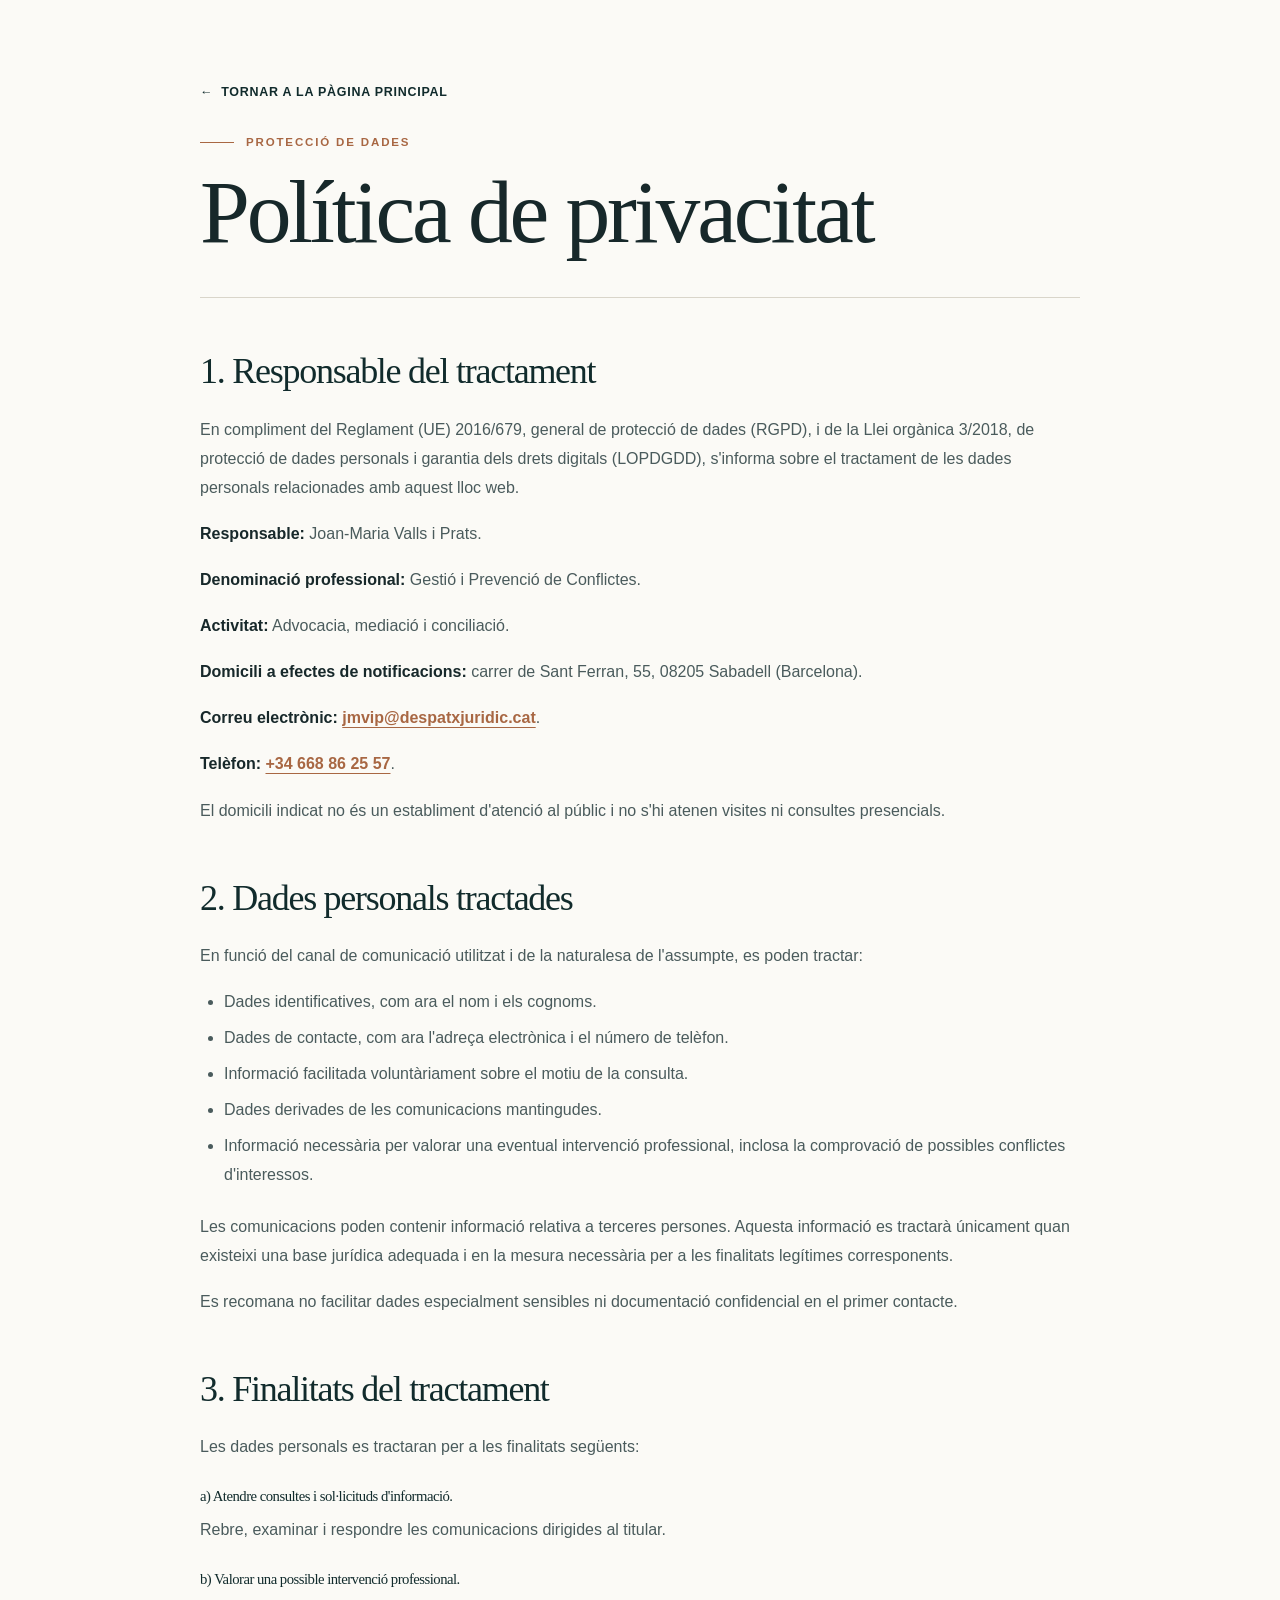
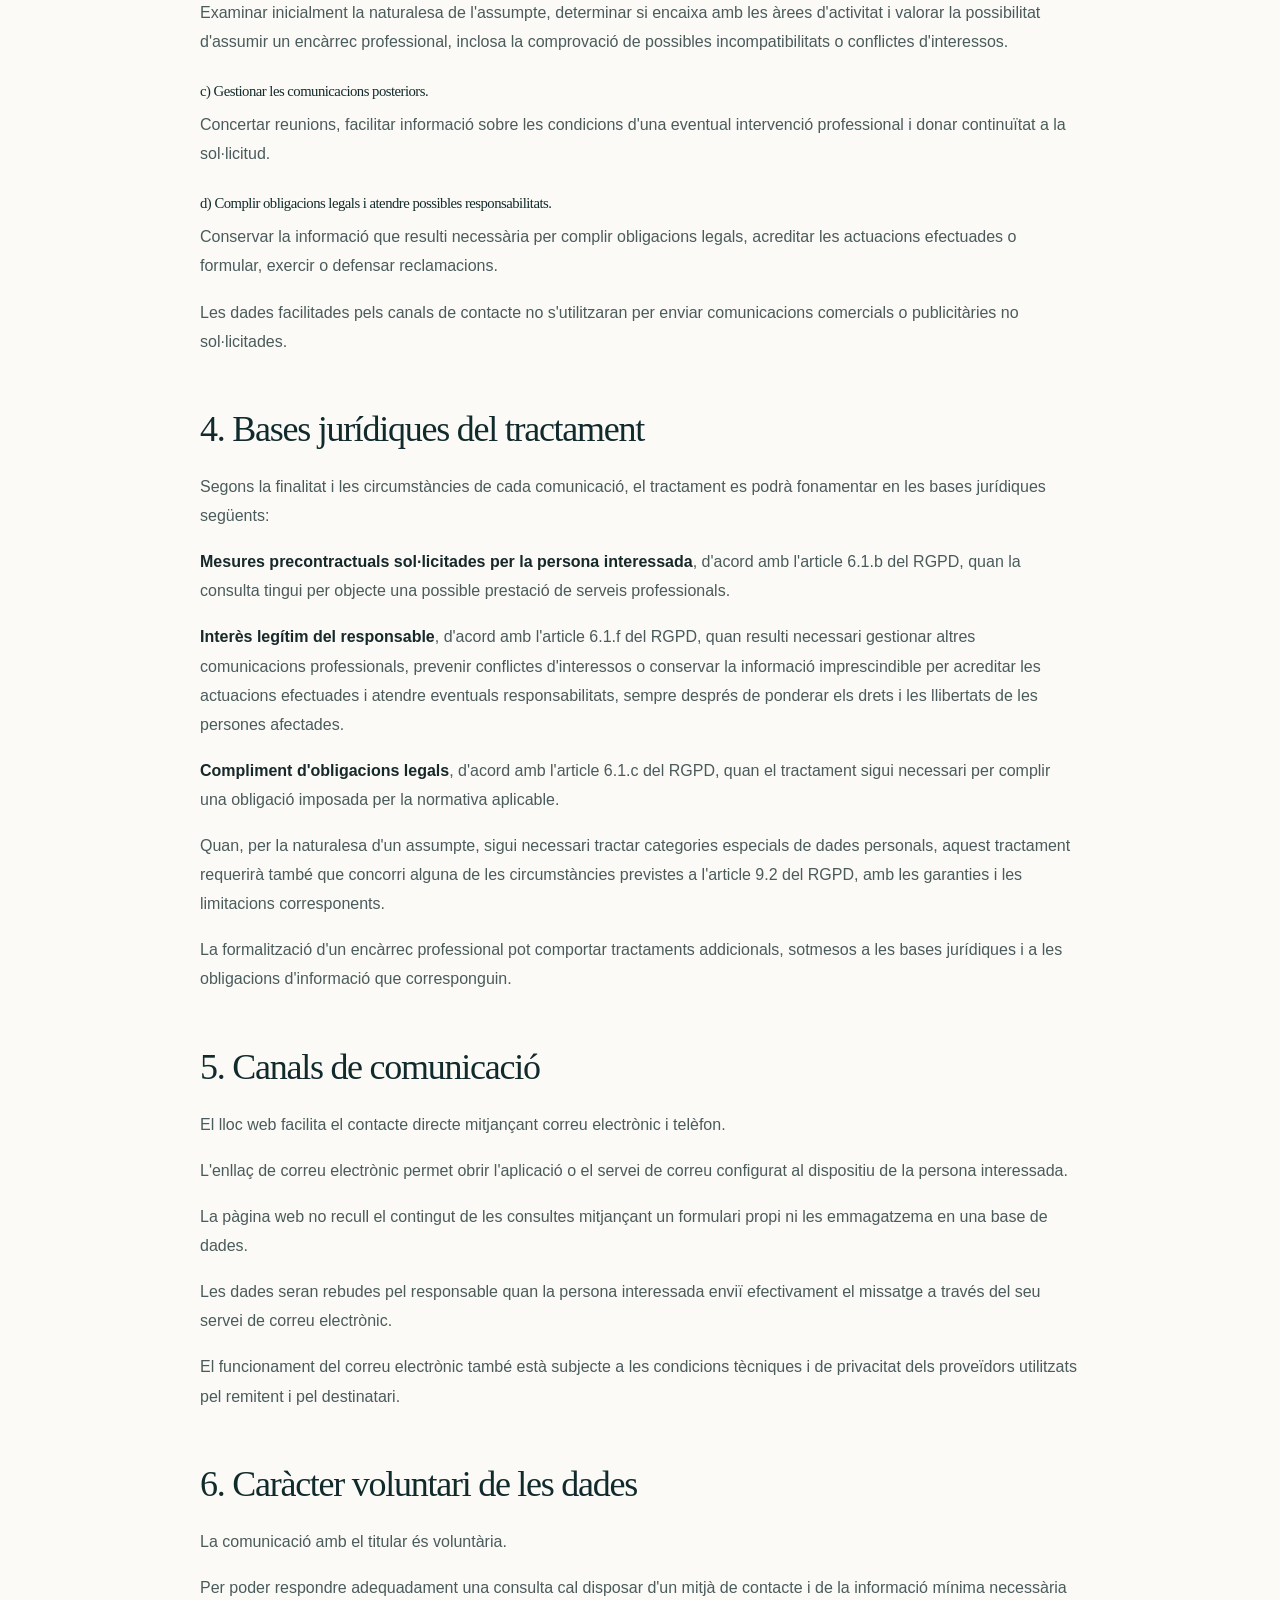
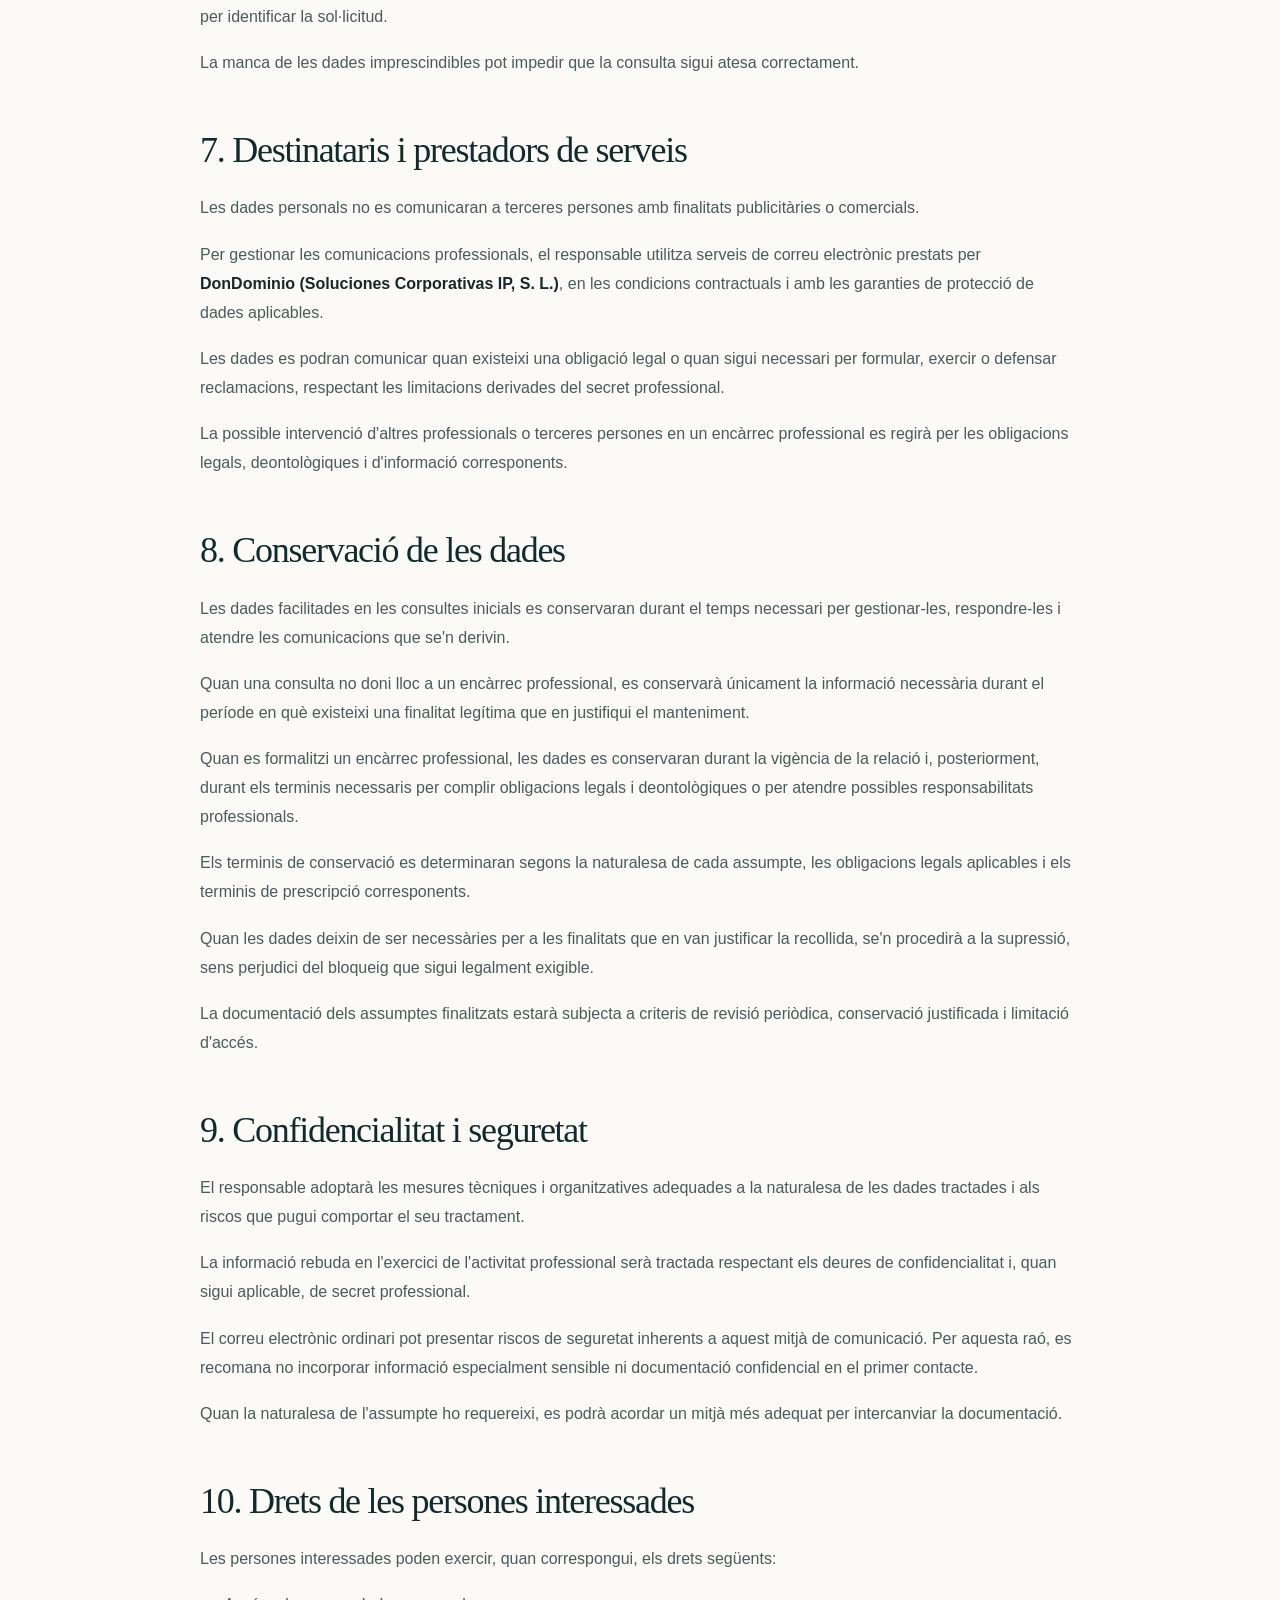
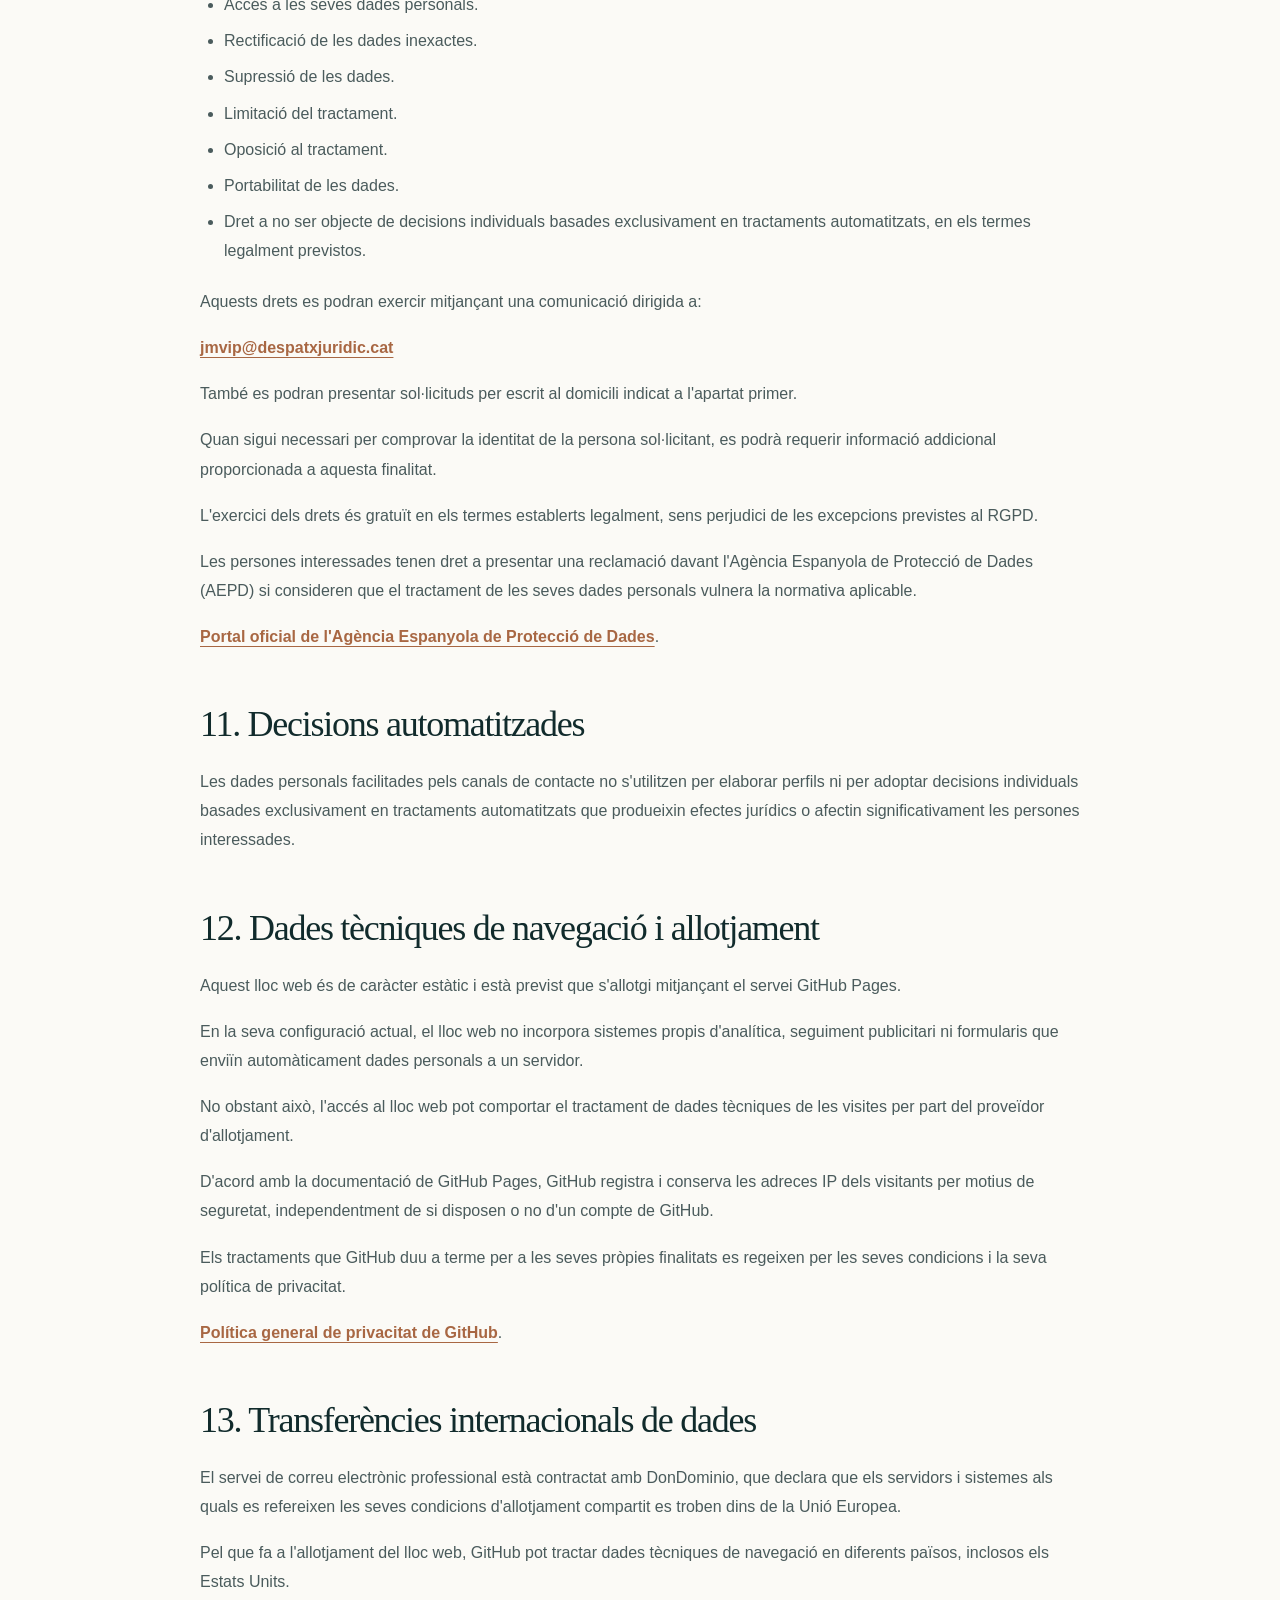
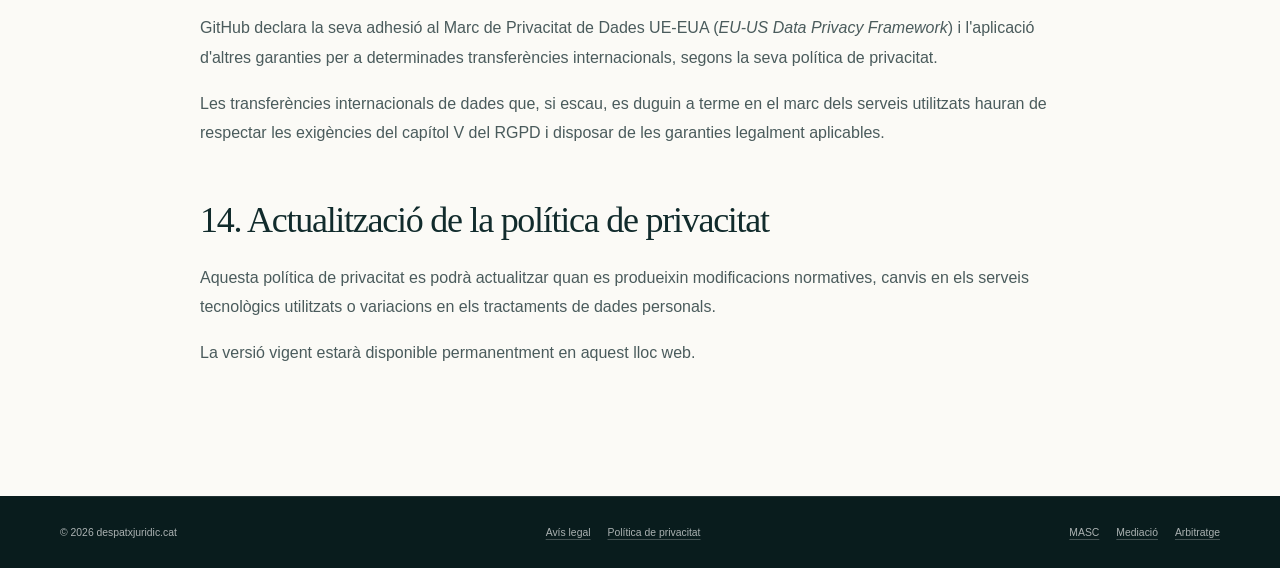
==== politica-privacitat.html @ 04b8ea9a "Publicació inicial de la web estàtica" ====
<!doctype html>
<html lang="ca">
  <head>
    <meta charset="utf-8">
    <meta name="viewport" content="width=device-width, initial-scale=1">
    <meta name="theme-color" content="#112b2c">
    <meta name="color-scheme" content="light">
    <title>Política de privacitat — Gestió i Prevenció de Conflictes</title>
    <meta name="description" content="Informació sobre el tractament de dades personals als canals de contacte de Gestió i Prevenció de Conflictes.">
    <link rel="canonical" href="https://www.despatxjuridic.cat/politica-privacitat.html">
    <meta property="og:type" content="website">
    <meta property="og:locale" content="ca_ES">
    <meta property="og:title" content="Política de privacitat — Gestió i Prevenció de Conflictes">
    <meta property="og:description" content="Informació sobre el tractament de dades personals als canals de contacte de Gestió i Prevenció de Conflictes.">
    <meta property="og:url" content="https://www.despatxjuridic.cat/politica-privacitat.html">
    <meta property="og:image" content="https://www.despatxjuridic.cat/img/og.png">
    <meta property="og:image:width" content="1200">
    <meta property="og:image:height" content="630">
    <meta property="og:image:alt" content="Gestió i Prevenció de Conflictes — Joan-Maria Valls i Prats, advocacia, mediació i conciliació">
    <meta name="twitter:card" content="summary_large_image">
    <meta name="twitter:title" content="Política de privacitat — Gestió i Prevenció de Conflictes">
    <meta name="twitter:description" content="Informació sobre el tractament de dades personals als canals de contacte de Gestió i Prevenció de Conflictes.">
    <meta name="twitter:image" content="https://www.despatxjuridic.cat/img/og.png">
    <meta name="twitter:image:alt" content="Gestió i Prevenció de Conflictes — Joan-Maria Valls i Prats, advocacia, mediació i conciliació">
    <link rel="stylesheet" href="css/estils.css?v=legal-contact-20261031">
    <script src="js/script.js" defer></script>
  </head>
  <body class="legal-page">
    <main>
      <article class="legal-main">
        <div class="legal-shell">
          <a class="legal-back" href="index.html"><span aria-hidden="true">←</span> Tornar a la pàgina principal</a>

          <header class="legal-heading">
            <p class="eyebrow">Protecció de dades</p>
            <h1>Política de privacitat</h1>
          </header>

          <div class="legal-content">
            <section>
              <h2>1. Responsable del tractament</h2>
              <p>En compliment del Reglament (UE) 2016/679, general de protecció de dades (RGPD), i de la Llei orgànica 3/2018, de protecció de dades personals i garantia dels drets digitals (LOPDGDD), s'informa sobre el tractament de les dades personals relacionades amb aquest lloc web.</p>
              <p><strong>Responsable:</strong> Joan-Maria Valls i Prats.</p>
              <p><strong>Denominació professional:</strong> Gestió i Prevenció de Conflictes.</p>
              <p><strong>Activitat:</strong> Advocacia, mediació i conciliació.</p>
              <p><strong>Domicili a efectes de notificacions:</strong> carrer de Sant Ferran, 55, 08205 Sabadell (Barcelona).</p>
              <p><strong>Correu electrònic:</strong> <a href="mailto:jmvip@despatxjuridic.cat">jmvip@despatxjuridic.cat</a>.</p>
              <p><strong>Telèfon:</strong> <a href="tel:+34668862557">+34 668 86 25 57</a>.</p>
              <p>El domicili indicat no és un establiment d'atenció al públic i no s'hi atenen visites ni consultes presencials.</p>
            </section>

            <section>
              <h2>2. Dades personals tractades</h2>
              <p>En funció del canal de comunicació utilitzat i de la naturalesa de l'assumpte, es poden tractar:</p>
              <ul>
                <li>Dades identificatives, com ara el nom i els cognoms.</li>
                <li>Dades de contacte, com ara l'adreça electrònica i el número de telèfon.</li>
                <li>Informació facilitada voluntàriament sobre el motiu de la consulta.</li>
                <li>Dades derivades de les comunicacions mantingudes.</li>
                <li>Informació necessària per valorar una eventual intervenció professional, inclosa la comprovació de possibles conflictes d'interessos.</li>
              </ul>
              <p>Les comunicacions poden contenir informació relativa a terceres persones. Aquesta informació es tractarà únicament quan existeixi una base jurídica adequada i en la mesura necessària per a les finalitats legítimes corresponents.</p>
              <p>Es recomana no facilitar dades especialment sensibles ni documentació confidencial en el primer contacte.</p>
            </section>

            <section>
              <h2>3. Finalitats del tractament</h2>
              <p>Les dades personals es tractaran per a les finalitats següents:</p>
              <h3>a) Atendre consultes i sol·licituds d'informació.</h3>
              <p>Rebre, examinar i respondre les comunicacions dirigides al titular.</p>
              <h3>b) Valorar una possible intervenció professional.</h3>
              <p>Examinar inicialment la naturalesa de l'assumpte, determinar si encaixa amb les àrees d'activitat i valorar la possibilitat d'assumir un encàrrec professional, inclosa la comprovació de possibles incompatibilitats o conflictes d'interessos.</p>
              <h3>c) Gestionar les comunicacions posteriors.</h3>
              <p>Concertar reunions, facilitar informació sobre les condicions d'una eventual intervenció professional i donar continuïtat a la sol·licitud.</p>
              <h3>d) Complir obligacions legals i atendre possibles responsabilitats.</h3>
              <p>Conservar la informació que resulti necessària per complir obligacions legals, acreditar les actuacions efectuades o formular, exercir o defensar reclamacions.</p>
              <p>Les dades facilitades pels canals de contacte no s'utilitzaran per enviar comunicacions comercials o publicitàries no sol·licitades.</p>
            </section>

            <section>
              <h2>4. Bases jurídiques del tractament</h2>
              <p>Segons la finalitat i les circumstàncies de cada comunicació, el tractament es podrà fonamentar en les bases jurídiques següents:</p>
              <p><strong>Mesures precontractuals sol·licitades per la persona interessada</strong>, d'acord amb l'article 6.1.b del RGPD, quan la consulta tingui per objecte una possible prestació de serveis professionals.</p>
              <p><strong>Interès legítim del responsable</strong>, d'acord amb l'article 6.1.f del RGPD, quan resulti necessari gestionar altres comunicacions professionals, prevenir conflictes d'interessos o conservar la informació imprescindible per acreditar les actuacions efectuades i atendre eventuals responsabilitats, sempre després de ponderar els drets i les llibertats de les persones afectades.</p>
              <p><strong>Compliment d'obligacions legals</strong>, d'acord amb l'article 6.1.c del RGPD, quan el tractament sigui necessari per complir una obligació imposada per la normativa aplicable.</p>
              <p>Quan, per la naturalesa d'un assumpte, sigui necessari tractar categories especials de dades personals, aquest tractament requerirà també que concorri alguna de les circumstàncies previstes a l'article 9.2 del RGPD, amb les garanties i les limitacions corresponents.</p>
              <p>La formalització d'un encàrrec professional pot comportar tractaments addicionals, sotmesos a les bases jurídiques i a les obligacions d'informació que corresponguin.</p>
            </section>

            <section>
              <h2>5. Canals de comunicació</h2>
              <p>El lloc web facilita el contacte directe mitjançant correu electrònic i telèfon.</p>
              <p>L'enllaç de correu electrònic permet obrir l'aplicació o el servei de correu configurat al dispositiu de la persona interessada.</p>
              <p>La pàgina web no recull el contingut de les consultes mitjançant un formulari propi ni les emmagatzema en una base de dades.</p>
              <p>Les dades seran rebudes pel responsable quan la persona interessada enviï efectivament el missatge a través del seu servei de correu electrònic.</p>
              <p>El funcionament del correu electrònic també està subjecte a les condicions tècniques i de privacitat dels proveïdors utilitzats pel remitent i pel destinatari.</p>
            </section>

            <section>
              <h2>6. Caràcter voluntari de les dades</h2>
              <p>La comunicació amb el titular és voluntària.</p>
              <p>Per poder respondre adequadament una consulta cal disposar d'un mitjà de contacte i de la informació mínima necessària per identificar la sol·licitud.</p>
              <p>La manca de les dades imprescindibles pot impedir que la consulta sigui atesa correctament.</p>
            </section>

            <section>
              <h2>7. Destinataris i prestadors de serveis</h2>
              <p>Les dades personals no es comunicaran a terceres persones amb finalitats publicitàries o comercials.</p>
              <p>Per gestionar les comunicacions professionals, el responsable utilitza serveis de correu electrònic prestats per <strong>DonDominio (Soluciones Corporativas IP, S. L.)</strong>, en les condicions contractuals i amb les garanties de protecció de dades aplicables.</p>
              <p>Les dades es podran comunicar quan existeixi una obligació legal o quan sigui necessari per formular, exercir o defensar reclamacions, respectant les limitacions derivades del secret professional.</p>
              <p>La possible intervenció d'altres professionals o terceres persones en un encàrrec professional es regirà per les obligacions legals, deontològiques i d'informació corresponents.</p>
            </section>

            <section>
              <h2>8. Conservació de les dades</h2>
              <p>Les dades facilitades en les consultes inicials es conservaran durant el temps necessari per gestionar-les, respondre-les i atendre les comunicacions que se'n derivin.</p>
              <p>Quan una consulta no doni lloc a un encàrrec professional, es conservarà únicament la informació necessària durant el període en què existeixi una finalitat legítima que en justifiqui el manteniment.</p>
              <p>Quan es formalitzi un encàrrec professional, les dades es conservaran durant la vigència de la relació i, posteriorment, durant els terminis necessaris per complir obligacions legals i deontològiques o per atendre possibles responsabilitats professionals.</p>
              <p>Els terminis de conservació es determinaran segons la naturalesa de cada assumpte, les obligacions legals aplicables i els terminis de prescripció corresponents.</p>
              <p>Quan les dades deixin de ser necessàries per a les finalitats que en van justificar la recollida, se'n procedirà a la supressió, sens perjudici del bloqueig que sigui legalment exigible.</p>
              <p>La documentació dels assumptes finalitzats estarà subjecta a criteris de revisió periòdica, conservació justificada i limitació d'accés.</p>
            </section>

            <section>
              <h2>9. Confidencialitat i seguretat</h2>
              <p>El responsable adoptarà les mesures tècniques i organitzatives adequades a la naturalesa de les dades tractades i als riscos que pugui comportar el seu tractament.</p>
              <p>La informació rebuda en l'exercici de l'activitat professional serà tractada respectant els deures de confidencialitat i, quan sigui aplicable, de secret professional.</p>
              <p>El correu electrònic ordinari pot presentar riscos de seguretat inherents a aquest mitjà de comunicació. Per aquesta raó, es recomana no incorporar informació especialment sensible ni documentació confidencial en el primer contacte.</p>
              <p>Quan la naturalesa de l'assumpte ho requereixi, es podrà acordar un mitjà més adequat per intercanviar la documentació.</p>
            </section>

            <section>
              <h2>10. Drets de les persones interessades</h2>
              <p>Les persones interessades poden exercir, quan correspongui, els drets següents:</p>
              <ul>
                <li>Accés a les seves dades personals.</li>
                <li>Rectificació de les dades inexactes.</li>
                <li>Supressió de les dades.</li>
                <li>Limitació del tractament.</li>
                <li>Oposició al tractament.</li>
                <li>Portabilitat de les dades.</li>
                <li>Dret a no ser objecte de decisions individuals basades exclusivament en tractaments automatitzats, en els termes legalment previstos.</li>
              </ul>
              <p>Aquests drets es podran exercir mitjançant una comunicació dirigida a:</p>
              <p><strong><a href="mailto:jmvip@despatxjuridic.cat">jmvip@despatxjuridic.cat</a></strong></p>
              <p>També es podran presentar sol·licituds per escrit al domicili indicat a l'apartat primer.</p>
              <p>Quan sigui necessari per comprovar la identitat de la persona sol·licitant, es podrà requerir informació addicional proporcionada a aquesta finalitat.</p>
              <p>L'exercici dels drets és gratuït en els termes establerts legalment, sens perjudici de les excepcions previstes al RGPD.</p>
              <p>Les persones interessades tenen dret a presentar una reclamació davant l'Agència Espanyola de Protecció de Dades (AEPD) si consideren que el tractament de les seves dades personals vulnera la normativa aplicable.</p>
              <p><a href="https://www.aepd.es/" target="_blank" rel="noopener noreferrer">Portal oficial de l'Agència Espanyola de Protecció de Dades</a>.</p>
            </section>

            <section>
              <h2>11. Decisions automatitzades</h2>
              <p>Les dades personals facilitades pels canals de contacte no s'utilitzen per elaborar perfils ni per adoptar decisions individuals basades exclusivament en tractaments automatitzats que produeixin efectes jurídics o afectin significativament les persones interessades.</p>
            </section>

            <section>
              <h2>12. Dades tècniques de navegació i allotjament</h2>
              <p>Aquest lloc web és de caràcter estàtic i està previst que s'allotgi mitjançant el servei GitHub Pages.</p>
              <p>En la seva configuració actual, el lloc web no incorpora sistemes propis d'analítica, seguiment publicitari ni formularis que enviïn automàticament dades personals a un servidor.</p>
              <p>No obstant això, l'accés al lloc web pot comportar el tractament de dades tècniques de les visites per part del proveïdor d'allotjament.</p>
              <p>D'acord amb la documentació de GitHub Pages, GitHub registra i conserva les adreces IP dels visitants per motius de seguretat, independentment de si disposen o no d'un compte de GitHub.</p>
              <p>Els tractaments que GitHub duu a terme per a les seves pròpies finalitats es regeixen per les seves condicions i la seva política de privacitat.</p>
              <p><a href="https://docs.github.com/es/site-policy/privacy-policies/github-general-privacy-statement" target="_blank" rel="noopener noreferrer">Política general de privacitat de GitHub</a>.</p>
            </section>

            <section>
              <h2>13. Transferències internacionals de dades</h2>
              <p>El servei de correu electrònic professional està contractat amb DonDominio, que declara que els servidors i sistemes als quals es refereixen les seves condicions d'allotjament compartit es troben dins de la Unió Europea.</p>
              <p>Pel que fa a l'allotjament del lloc web, GitHub pot tractar dades tècniques de navegació en diferents països, inclosos els Estats Units.</p>
              <p>GitHub declara la seva adhesió al Marc de Privacitat de Dades UE-EUA (<em>EU-US Data Privacy Framework</em>) i l'aplicació d'altres garanties per a determinades transferències internacionals, segons la seva política de privacitat.</p>
              <p>Les transferències internacionals de dades que, si escau, es duguin a terme en el marc dels serveis utilitzats hauran de respectar les exigències del capítol V del RGPD i disposar de les garanties legalment aplicables.</p>
            </section>

            <section>
              <h2>14. Actualització de la política de privacitat</h2>
              <p>Aquesta política de privacitat es podrà actualitzar quan es produeixin modificacions normatives, canvis en els serveis tecnològics utilitzats o variacions en els tractaments de dades personals.</p>
              <p>La versió vigent estarà disponible permanentment en aquest lloc web.</p>
            </section>
          </div>

        </div>
      </article>

      <footer class="site-footer">
        <div class="shell footer-bottom">
          <span>© 2026 despatxjuridic.cat</span>
          <nav class="legal-links" aria-label="Informació legal">
            <a href="avis-legal.html">Avís legal</a>
            <a href="politica-privacitat.html" aria-current="page">Política de privacitat</a>
          </nav>
          <div class="source-links" aria-label="Fonts normatives">
            <a href="https://www.boe.es/eli/es/lo/2025/01/02/1/con" target="_blank" rel="noopener noreferrer">MASC</a>
            <a href="https://www.boe.es/eli/es/l/2012/07/06/5/con" target="_blank" rel="noopener noreferrer">Mediació</a>
            <a href="https://www.boe.es/eli/es/l/2003/12/23/60/con" target="_blank" rel="noopener noreferrer">Arbitratge</a>
          </div>
        </div>
      </footer>
    </main>
  </body>
</html>
---- css/estils.css ----
:root {
  --ink: #17282a;
  --ink-soft: #4a5b5c;
  --forest: #112b2c;
  --forest-light: #1b4140;
  --copper: #c98b64;
  --copper-dark: #a86743;
  --ivory: #f5f1e9;
  --paper: #fbfaf6;
  --line: #d9d5ca;
  --white: #ffffff;
  --header-height: 88px;
  --anchor-gap: 18px;
  --serif: Georgia, "Times New Roman", serif;
  --sans: Inter, ui-sans-serif, -apple-system, BlinkMacSystemFont, "Segoe UI", sans-serif;
}

* {
  box-sizing: border-box;
}

html {
  scroll-behavior: smooth;
  scroll-padding-top: calc(var(--header-height) + var(--anchor-gap));
}

body {
  margin: 0;
  background: var(--paper);
  color: var(--ink);
  font-family: var(--sans);
  font-size: 16px;
  line-height: 1.65;
  text-rendering: optimizeLegibility;
  -webkit-font-smoothing: antialiased;
}

body::selection {
  background: #e6c2a9;
  color: var(--forest);
}

a {
  color: inherit;
  text-decoration: none;
}

button,
input,
select,
textarea {
  font: inherit;
}

button,
summary,
a {
  -webkit-tap-highlight-color: transparent;
}

:focus-visible {
  outline: 3px solid var(--copper);
  outline-offset: 4px;
}

.shell {
  width: min(1160px, calc(100% - 48px));
  margin: 0 auto;
}

.section {
  padding: 118px 0;
}

.eyebrow {
  display: flex;
  align-items: center;
  gap: 12px;
  margin: 0 0 18px;
  color: var(--copper-dark);
  font-size: 0.72rem;
  font-weight: 750;
  letter-spacing: 0.16em;
  line-height: 1.3;
  text-transform: uppercase;
}

.eyebrow::before {
  width: 34px;
  height: 1px;
  background: currentColor;
  content: "";
}

.eyebrow.light {
  color: #e5b28f;
}

h1,
h2,
h3,
p {
  margin-top: 0;
}

h1,
h2,
h3 {
  font-family: var(--serif);
  font-weight: 400;
  letter-spacing: -0.035em;
  line-height: 1.08;
}

h2 {
  max-width: 760px;
  margin-bottom: 0;
  font-size: clamp(2.25rem, 4.7vw, 4.25rem);
}

.lead {
  color: var(--ink);
  font-family: var(--serif);
  font-size: clamp(1.3rem, 2vw, 1.65rem);
  letter-spacing: -0.02em;
  line-height: 1.5;
}

.site-header {
  position: sticky;
  z-index: 100;
  top: 0;
  right: 0;
  left: 0;
  border-bottom: 1px solid rgba(255, 255, 255, 0.14);
  background: var(--forest);
  color: var(--white);
}

.header-inner {
  display: flex;
  min-height: var(--header-height);
  align-items: center;
  justify-content: space-between;
}

.brand {
  display: inline-flex;
  align-items: center;
  min-width: 0;
  gap: 18px;
}

.brand-mark {
  display: flex;
  width: 122px;
  height: 70px;
  flex: 0 0 auto;
  align-items: center;
  justify-content: center;
  color: var(--ivory);
  flex-direction: column;
}

.brand-mark-text {
  display: flex;
  width: 108px;
  align-items: flex-start;
  font-family: var(--serif);
  font-size: 0.63rem;
  font-weight: 600;
  letter-spacing: 0.025em;
  line-height: 0.98;
  text-transform: uppercase;
  flex-direction: column;
}

.brand-mark-text span {
  white-space: nowrap;
}

.brand-mark-text span:nth-child(2) {
  margin-left: 0.83em;
}

.brand-mark-text span:nth-child(3) {
  margin-left: 1.58em;
}

.brand-handshake {
  display: block;
  width: 72px;
  height: auto;
  margin-top: 2px;
  object-fit: contain;
}

.brand-copy {
  display: flex;
  width: 188px;
  min-width: 0;
  flex-direction: column;
  line-height: 1.08;
}

.professional-name {
  overflow: hidden;
  color: var(--white);
  font-family: var(--serif);
  font-size: 1.06rem;
  font-weight: 400;
  letter-spacing: 0.005em;
  text-overflow: ellipsis;
  white-space: nowrap;
}

.professional-activities {
  margin-top: 4px;
  color: rgba(255, 255, 255, 0.66);
  font-size: 0.5rem;
  font-weight: 650;
  letter-spacing: 0.123em;
  text-transform: uppercase;
}

.service-line {
  margin-top: 3px;
  color: rgba(245, 241, 233, 0.7);
  font-family: var(--serif);
  font-size: 0.61rem;
  font-style: italic;
  letter-spacing: 0.035em;
  line-height: 1;
  text-align: center;
}

.desktop-nav {
  display: flex;
  align-items: center;
  gap: 24px;
  font-size: 0.82rem;
}

.desktop-nav a:not(.nav-cta) {
  color: rgba(255, 255, 255, 0.75);
  transition: color 180ms ease;
}

.desktop-nav a:not(.nav-cta):hover {
  color: var(--white);
}

.nav-cta {
  padding: 10px 18px;
  border: 1px solid rgba(255, 255, 255, 0.4);
  border-radius: 999px;
  transition: background 180ms ease, color 180ms ease;
}

.nav-cta:hover {
  background: var(--white);
  color: var(--forest);
}

.mobile-nav {
  display: none;
  position: relative;
  z-index: 110;
}

.hero {
  position: relative;
  min-height: calc(100vh - var(--header-height));
  min-height: calc(100svh - var(--header-height));
  overflow: hidden;
  padding: 72px 0 72px;
  background:
    linear-gradient(115deg, rgba(255, 255, 255, 0.025) 0 1px, transparent 1px 100%),
    var(--forest);
  background-size: 96px 96px, auto;
  color: var(--white);
}

.hero::after {
  position: absolute;
  right: -18%;
  bottom: -43%;
  width: 850px;
  height: 850px;
  border: 1px solid rgba(255, 255, 255, 0.07);
  border-radius: 50%;
  content: "";
}

.hero-glow {
  position: absolute;
  border-radius: 50%;
  filter: blur(2px);
  pointer-events: none;
}

.hero-glow-one {
  top: -190px;
  left: -120px;
  width: 510px;
  height: 510px;
  background: radial-gradient(circle, rgba(48, 112, 107, 0.44), transparent 68%);
}

.hero-glow-two {
  right: 12%;
  bottom: -200px;
  width: 580px;
  height: 580px;
  background: radial-gradient(circle, rgba(201, 139, 100, 0.2), transparent 65%);
}

.hero-grid {
  position: relative;
  z-index: 2;
  display: grid;
  align-items: center;
  grid-template-columns: minmax(0, 1.18fr) minmax(390px, 0.82fr);
  gap: clamp(58px, 8vw, 112px);
}

.hero-copy h1 {
  max-width: 800px;
  margin-bottom: 28px;
  font-size: clamp(3.15rem, 5.5vw, 5.65rem);
  letter-spacing: -0.055em;
  line-height: 0.98;
}

.hero-copy h1 em {
  color: #e4ad88;
  font-weight: 400;
}

.hero-intro {
  max-width: 650px;
  margin-bottom: 36px;
  color: rgba(255, 255, 255, 0.74);
  font-size: clamp(1.02rem, 1.5vw, 1.18rem);
  line-height: 1.75;
}

.hero-actions {
  display: flex;
  flex-wrap: wrap;
  align-items: center;
  gap: 15px;
}

.button {
  display: inline-flex;
  min-height: 52px;
  align-items: center;
  justify-content: center;
  gap: 18px;
  padding: 13px 24px;
  border: 1px solid transparent;
  border-radius: 999px;
  cursor: pointer;
  font-size: 0.85rem;
  font-weight: 700;
  transition: transform 180ms ease, background 180ms ease, border-color 180ms ease;
}

.button:hover {
  transform: translateY(-2px);
}

.button-primary {
  background: var(--copper);
  color: var(--forest);
}

.button-primary:hover {
  background: #dba17a;
}

.button-ghost {
  border-color: rgba(255, 255, 255, 0.28);
  color: var(--white);
}

.button-ghost:hover {
  border-color: rgba(255, 255, 255, 0.56);
}

.hero-note {
  display: flex;
  align-items: center;
  gap: 12px;
  margin: 33px 0 0;
  color: rgba(255, 255, 255, 0.52);
  font-size: 0.77rem;
}

.hero-note::before {
  width: 6px;
  height: 6px;
  border-radius: 50%;
  background: #e0a37a;
  content: "";
}

.dialogue-card {
  position: relative;
  padding: 29px;
  border: 1px solid rgba(255, 255, 255, 0.18);
  border-radius: 2px;
  background: rgba(255, 255, 255, 0.055);
  box-shadow: 0 40px 100px rgba(0, 0, 0, 0.17);
  backdrop-filter: blur(14px);
  transform: translateY(-8px);
}

.dialogue-card::before {
  position: absolute;
  inset: 9px;
  border: 1px solid rgba(255, 255, 255, 0.06);
  content: "";
  pointer-events: none;
}

.dialogue-topline {
  display: flex;
  justify-content: space-between;
  padding-bottom: 19px;
  border-bottom: 1px solid rgba(255, 255, 255, 0.12);
  color: rgba(255, 255, 255, 0.52);
  font-size: 0.61rem;
  letter-spacing: 0.1em;
  text-transform: uppercase;
}

.dialogue-map {
  position: relative;
  display: grid;
  min-height: 315px;
  align-items: center;
  grid-template-columns: 1fr 78px 1fr;
  grid-template-rows: 1fr 80px 1fr;
}

.party {
  display: flex;
  align-items: center;
  gap: 9px;
}

.party > span {
  display: grid;
  width: 41px;
  height: 41px;
  place-items: center;
  border: 1px solid rgba(255, 255, 255, 0.32);
  border-radius: 50%;
  font-family: var(--serif);
}

.party small {
  color: rgba(255, 255, 255, 0.5);
  font-size: 0.66rem;
}

.party-a {
  grid-column: 1;
  grid-row: 1;
}

.party-b {
  justify-content: flex-end;
  grid-column: 3;
  grid-row: 3;
}

.party-b > span {
  order: 2;
}

.agreement-core {
  position: relative;
  z-index: 2;
  display: flex;
  width: 92px;
  height: 92px;
  align-items: center;
  justify-content: center;
  flex-direction: column;
  border: 1px solid #d7a07c;
  border-radius: 50%;
  background: var(--forest);
  grid-column: 2;
  grid-row: 2;
  transform: translate(-7px, 0);
}

.core-ring {
  position: absolute;
  inset: -9px;
  border: 1px solid rgba(215, 160, 124, 0.25);
  border-radius: 50%;
}

.agreement-core strong {
  font-family: var(--serif);
  font-size: 1.15rem;
  font-weight: 400;
}

.agreement-core small {
  color: rgba(255, 255, 255, 0.5);
  font-size: 0.59rem;
}

.route {
  height: 1px;
  background: linear-gradient(90deg, rgba(255, 255, 255, 0.12), #d7a07c);
  transform-origin: right center;
}

.route-a {
  width: 135%;
  grid-column: 1 / 3;
  grid-row: 1 / 3;
  transform: rotate(27deg) translate(12px, -5px);
}

.route-b {
  width: 135%;
  background: linear-gradient(90deg, #d7a07c, rgba(255, 255, 255, 0.12));
  grid-column: 2 / 4;
  grid-row: 2 / 4;
  transform: rotate(27deg) translate(-18px, 2px);
  transform-origin: left center;
}

.dialogue-card blockquote {
  margin: 0;
  padding: 22px 9px 5px;
  border-top: 1px solid rgba(255, 255, 255, 0.12);
  color: rgba(255, 255, 255, 0.73);
  font-family: var(--serif);
  font-size: 1rem;
  font-style: italic;
  line-height: 1.55;
}

.approach {
  background: var(--ivory);
}

.approach.section {
  padding: 64px 0 70px;
}

.approach-grid {
  display: grid;
  grid-template-columns: minmax(0, 0.88fr) minmax(0, 1fr);
  gap: clamp(48px, 6vw, 82px);
}

.approach-grid h2 {
  max-width: 570px;
  font-size: clamp(2.3rem, 3.65vw, 3.35rem);
}

.section-title-panel {
  align-self: start;
  padding: 29px 34px 31px;
  background: var(--forest);
  color: var(--ivory);
}

.section-title-panel .eyebrow {
  margin-bottom: 14px;
  color: #e5b28f;
}

.section-title-panel h2 {
  color: var(--ivory);
  font-size: clamp(2.15rem, 3.3vw, 3.15rem);
  line-height: 1.05;
}

.approach-copy {
  padding-top: 0;
  color: var(--ink-soft);
}

.approach-copy .lead {
  margin-bottom: 14px;
  font-size: clamp(1.12rem, 1.55vw, 1.32rem);
  line-height: 1.42;
}

.approach-copy > p:not(.lead) {
  max-width: 610px;
  margin-bottom: 17px;
  font-size: 0.91rem;
  line-height: 1.55;
}

.principles {
  display: flex;
  flex-wrap: wrap;
  gap: 8px;
}

.principles span {
  padding: 7px 13px;
  border: 1px solid #d5cdbf;
  border-radius: 999px;
  color: var(--ink);
  font-size: 0.72rem;
  font-weight: 650;
}

.section-heading {
  display: grid;
  align-items: end;
  margin-bottom: 62px;
  grid-template-columns: minmax(0, 1.2fr) minmax(280px, 0.55fr);
  gap: 60px;
}

.section-heading > p {
  margin: 0 0 8px;
  color: var(--ink-soft);
}

.approach-routes {
  margin-top: 28px;
  padding-top: 19px;
  border-top: 1px solid #d5cdbf;
}

.routes-introduction {
  margin-bottom: 11px;
}

.routes-introduction .eyebrow {
  margin-bottom: 0;
}

.resolution-options {
  display: grid;
  grid-template-columns: repeat(5, minmax(0, 1fr));
  gap: 10px;
}

.resolution-option {
  min-height: 68px;
  padding: 11px 10px;
  border: 1px solid #d5cdbf;
  background: rgba(255, 255, 255, 0.28);
  color: var(--forest);
  cursor: pointer;
  font: inherit;
  font-family: var(--serif);
  font-size: 0.92rem;
  letter-spacing: 0.025em;
  text-transform: uppercase;
  transition: border-color 180ms ease, background 180ms ease, color 180ms ease, transform 180ms ease;
}

.resolution-option span {
  display: block;
  margin-bottom: 4px;
  color: var(--copper-dark);
  font-family: var(--sans);
  font-size: 0.59rem;
  font-weight: 750;
  letter-spacing: 0.12em;
}

.resolution-option:hover {
  border-color: rgba(168, 103, 67, 0.62);
  background: var(--forest);
  color: var(--ivory);
  transform: translateY(-2px);
}

.resolution-option:focus-visible,
.masc-dialog-button:focus-visible,
.resolution-dialog-close:focus-visible {
  outline: 2px solid var(--copper);
  outline-offset: 3px;
}

.masc-context {
  display: grid;
  align-items: center;
  margin-top: 14px;
  padding: 12px 16px;
  border: 1px solid #dbd2c3;
  background: var(--ivory);
  grid-template-columns: 36px minmax(0, 1fr) auto;
  gap: 14px;
}

.context-mark {
  display: grid;
  width: 34px;
  height: 34px;
  place-items: center;
  border-radius: 50%;
  background: var(--forest);
  color: #e5b28f;
  font-family: var(--serif);
  font-size: 0.95rem;
}

.masc-context h3 {
  margin-bottom: 3px;
  font-family: var(--sans);
  font-size: 0.68rem;
  font-weight: 750;
  letter-spacing: 0.11em;
  line-height: 1.3;
  text-transform: uppercase;
}

.masc-context p {
  max-width: 760px;
  margin: 0;
  color: var(--ink-soft);
  font-size: 0.76rem;
  line-height: 1.45;
}

.masc-dialog-button {
  padding: 9px 12px;
  border: 1px solid rgba(168, 103, 67, 0.5);
  background: transparent;
  color: var(--copper-dark);
  cursor: pointer;
  font-family: var(--sans);
  font-size: 0.7rem;
  font-weight: 700;
  line-height: 1.2;
  white-space: nowrap;
  transition: background 180ms ease, color 180ms ease, border-color 180ms ease;
}

.masc-dialog-button:hover {
  border-color: var(--forest);
  background: var(--forest);
  color: var(--ivory);
}

html.dialog-open,
body.dialog-open {
  overflow: hidden;
}

.resolution-dialog {
  width: min(960px, calc(100% - 40px));
  max-width: none;
  max-height: calc(100dvh - 40px);
  margin: auto;
  padding: 0;
  overflow: hidden;
  border: 1px solid rgba(229, 178, 143, 0.42);
  background: var(--forest-light);
  color: var(--white);
  box-shadow: 0 32px 90px rgba(5, 20, 21, 0.55);
}

.resolution-dialog[open] {
  display: flex;
  flex-direction: column;
}

.resolution-dialog::backdrop {
  background: rgba(5, 20, 21, 0.72);
  backdrop-filter: blur(2px);
}

.resolution-dialog-controls {
  position: relative;
  z-index: 3;
  display: flex;
  min-height: 58px;
  flex: 0 0 auto;
  align-items: center;
  justify-content: flex-end;
  padding: 8px 12px;
  background: var(--forest-light);
}

.resolution-dialog-shell {
  min-height: 0;
  padding: 0 clamp(34px, 5vw, 68px) clamp(34px, 5vw, 68px);
  overflow-x: hidden;
  overflow-y: auto;
}

.resolution-dialog-close {
  display: grid;
  width: 42px;
  height: 42px;
  flex: 0 0 42px;
  padding: 0;
  place-items: center;
  border: 1px solid rgba(255, 255, 255, 0.28);
  border-radius: 50%;
  background: transparent;
  color: var(--white);
  cursor: pointer;
  font: inherit;
  font-size: 1.45rem;
  line-height: 1;
  transition: background 180ms ease, color 180ms ease;
}

.resolution-dialog-close:hover {
  background: var(--ivory);
  color: var(--forest);
}

.resolution-dialog-panel[hidden] {
  display: none;
}

.resolution-dialog-heading {
  max-width: 700px;
  margin-bottom: 38px;
  padding-right: 0;
}

.resolution-dialog-heading h2 {
  margin-bottom: 13px;
  color: var(--white);
  font-size: clamp(2.65rem, 6vw, 5rem);
}

.resolution-dialog-subtitle {
  margin: 0;
  color: #e5b28f;
  font-family: var(--serif);
  font-size: clamp(1.12rem, 2.2vw, 1.5rem);
}

.resolution-dialog-grid {
  display: grid;
  align-items: start;
  grid-template-columns: minmax(0, 1.4fr) minmax(230px, 0.6fr);
  gap: clamp(40px, 7vw, 82px);
}

.resolution-dialog-explanation p {
  margin: 0 0 15px;
  color: rgba(255, 255, 255, 0.72);
  font-size: 0.93rem;
}

.resolution-dialog-explanation p:last-child {
  margin-bottom: 0;
}

.resolution-dialog-facts {
  margin: 0;
  border-top: 1px solid rgba(255, 255, 255, 0.18);
}

.resolution-dialog-facts div {
  padding: 18px 0;
  border-bottom: 1px solid rgba(255, 255, 255, 0.18);
}

.resolution-dialog-facts dt {
  margin-bottom: 6px;
  color: #e5b28f;
  font-size: 0.62rem;
  font-weight: 750;
  letter-spacing: 0.09em;
  text-transform: uppercase;
}

.resolution-dialog-facts dd {
  margin: 0;
  color: rgba(255, 255, 255, 0.9);
  font-size: 0.84rem;
  line-height: 1.45;
}

.mediation-dialog-layout {
  display: grid;
  grid-template-columns: 1fr;
  gap: 24px;
}

.mediation-dialog-main .resolution-dialog-facts {
  margin-top: 22px;
}

.mediation-dialog-areas {
  margin-top: 0;
  padding-top: 21px;
  border-top: 1px solid rgba(229, 178, 143, 0.42);
}

.mediation-dialog-areas > h3 {
  margin: 0 0 14px;
  color: #e5b28f;
  font-family: var(--sans);
  font-size: 0.68rem;
  font-weight: 750;
  letter-spacing: 0.12em;
  line-height: 1.3;
  text-transform: uppercase;
}

.mediation-dialog-areas-grid {
  display: grid;
  grid-template-columns: 1fr;
  gap: 10px;
}

.mediation-dialog-areas-grid article {
  padding: 17px 18px;
  border: 1px solid rgba(255, 255, 255, 0.14);
  background: rgba(255, 255, 255, 0.025);
}

.mediation-dialog-areas-grid h4 {
  margin: 0 0 8px;
  color: var(--white);
  font-family: var(--serif);
  font-size: 1.08rem;
  font-weight: 400;
  letter-spacing: -0.015em;
  line-height: 1.2;
}

.mediation-dialog-areas-grid p {
  margin: 0;
  color: rgba(255, 255, 255, 0.7);
  font-size: 0.8rem;
  line-height: 1.5;
}

@media (min-width: 600px) {
  .mediation-dialog-main .resolution-dialog-facts {
    display: grid;
    grid-template-columns: repeat(3, minmax(0, 1fr));
    gap: 10px;
    border-top: 0;
  }

  .mediation-dialog-main .resolution-dialog-facts div {
    padding: 12px 10px;
    border-top: 1px solid rgba(255, 255, 255, 0.18);
  }
}

@media (min-width: 841px) {
  .mediation-dialog-layout {
    grid-template-columns: minmax(0, 1.6fr) minmax(280px, 0.95fr);
    gap: 38px;
  }

  .resolution-dialog-panel--mediation .mediation-dialog-areas {
    padding-top: 0;
    border-top: 0;
  }

  .resolution-dialog-panel--mediation .mediation-dialog-areas-grid article {
    padding-block: 15px;
  }
}

.specialty-dialog-matters {
  border-top: 1px solid rgba(255, 255, 255, 0.18);
}

.specialty-dialog-matters h3 {
  margin: 0;
  padding: 18px 0 13px;
  color: #e5b28f;
  font-family: var(--sans);
  font-size: 0.62rem;
  font-weight: 750;
  letter-spacing: 0.09em;
  text-transform: uppercase;
}

.specialty-dialog-matters ul {
  margin: 0;
  padding: 0;
  list-style: none;
}

.specialty-dialog-matters li {
  position: relative;
  padding: 13px 0 13px 18px;
  border-top: 1px solid rgba(255, 255, 255, 0.12);
  color: rgba(255, 255, 255, 0.9);
  font-size: 0.84rem;
  line-height: 1.45;
}

.specialty-dialog-matters li::before {
  position: absolute;
  top: 1.28rem;
  left: 1px;
  width: 5px;
  height: 5px;
  border-radius: 50%;
  background: var(--copper);
  content: "";
}

@media (min-width: 821px) {
  .resolution-dialog:has(.resolution-dialog-panel--mediation:not([hidden])) .resolution-dialog-shell {
    padding-bottom: 32px;
  }

  .resolution-dialog-panel--mediation .resolution-dialog-heading {
    margin-bottom: 14px;
  }

  .resolution-dialog-panel--mediation .resolution-dialog-heading .eyebrow {
    margin-bottom: 12px;
  }

  .resolution-dialog-panel--mediation .resolution-dialog-heading h2 {
    margin-bottom: 6px;
    font-size: clamp(2.75rem, 5vw, 4.2rem);
    line-height: 1.02;
  }

  .resolution-dialog-panel--mediation .resolution-dialog-explanation p {
    margin-bottom: 8px;
  }

  .resolution-dialog-panel--mediation .mediation-dialog-main .resolution-dialog-facts {
    grid-template-columns: minmax(0, 1fr) minmax(0, 0.72fr) minmax(0, 1.28fr);
    gap: 8px;
    margin-top: 14px;
  }

  .resolution-dialog-panel--mediation .mediation-dialog-main .resolution-dialog-facts div {
    padding: 9px 8px;
  }

  .resolution-dialog-panel--mediation .mediation-dialog-main .resolution-dialog-facts dt {
    margin-bottom: 4px;
    letter-spacing: 0.07em;
  }

  .resolution-dialog:has(.resolution-dialog-panel--successions:not([hidden])) .resolution-dialog-shell {
    padding-bottom: 48px;
  }

  .resolution-dialog-panel--successions .resolution-dialog-heading {
    max-width: 760px;
    margin-bottom: 24px;
  }

  .resolution-dialog-panel--successions .resolution-dialog-heading .eyebrow {
    margin-bottom: 12px;
  }

  .resolution-dialog-panel--successions .resolution-dialog-heading h2 {
    margin-bottom: 0;
    font-size: clamp(2.6rem, 4.5vw, 4rem);
    line-height: 1.02;
  }

  .resolution-dialog-panel--successions .resolution-dialog-grid {
    grid-template-columns: minmax(0, 1.15fr) minmax(270px, 0.85fr);
    gap: 50px;
  }

  .resolution-dialog-panel--successions .specialty-dialog-matters h3 {
    padding: 14px 0 10px;
  }

  .resolution-dialog-panel--successions .specialty-dialog-matters li {
    padding: 10px 0 10px 18px;
    line-height: 1.4;
  }

  .resolution-dialog-panel--successions .specialty-dialog-matters li::before {
    top: 1.1rem;
  }
}

.resolution-dialog-panel--masc .resolution-dialog-heading {
  max-width: 820px;
  margin-bottom: 34px;
}

.resolution-dialog-panel--masc .resolution-dialog-heading h2 {
  font-size: clamp(2.25rem, 4.2vw, 3.65rem);
}

.masc-dialog-sections {
  display: grid;
  align-items: start;
  grid-template-columns: repeat(2, minmax(0, 1fr));
  gap: 32px 48px;
}

.masc-dialog-sections section {
  padding-top: 17px;
  border-top: 1px solid rgba(255, 255, 255, 0.18);
}

.masc-dialog-sections h3 {
  margin-bottom: 12px;
  color: #e5b28f;
  font-family: var(--serif);
  font-size: 1.25rem;
  letter-spacing: -0.015em;
  line-height: 1.2;
}

.masc-dialog-sections p,
.masc-dialog-sections li {
  color: rgba(255, 255, 255, 0.74);
  font-size: 0.88rem;
  line-height: 1.58;
}

.masc-dialog-sections p {
  margin-bottom: 11px;
}

.masc-dialog-sections p:last-child {
  margin-bottom: 0;
}

.masc-dialog-sections ul {
  margin: 0 0 13px;
  padding-left: 19px;
}

.masc-dialog-sections li + li {
  margin-top: 3px;
}

.masc-dialog-reference {
  margin: 40px 0 0;
  padding-top: 20px;
  border-top: 1px solid rgba(229, 178, 143, 0.42);
  color: rgba(255, 255, 255, 0.76);
  font-size: 0.8rem;
}

.masc-dialog-reference strong {
  color: #e5b28f;
}

.masc-dialog-reference a {
  display: inline-block;
  margin-left: 5px;
  color: var(--white);
  font-weight: 700;
  text-decoration: underline;
  text-decoration-color: rgba(229, 178, 143, 0.6);
  text-underline-offset: 3px;
}

.specialties {
  background: var(--ivory);
}

.specialties.section {
  min-height: calc(100vh - var(--anchor-gap));
  min-height: calc(100svh - var(--anchor-gap));
  padding: 88px 0;
}

.specialties-heading {
  align-items: start;
  margin-bottom: clamp(44px, 6vh, 64px);
  grid-template-columns: minmax(0, 0.88fr) minmax(0, 1fr);
  gap: clamp(48px, 6vw, 82px);
}

.specialty-options {
  display: grid;
  align-items: stretch;
  grid-template-columns: repeat(4, minmax(0, 1fr));
  gap: 10px;
}

.specialty-option {
  display: flex;
  min-height: 280px;
  align-items: center;
  padding: 22px 16px 18px;
  flex-direction: column;
}

.specialty-option .specialty-number {
  margin-bottom: 11px;
}

.specialty-option .specialty-name {
  display: flex;
  min-height: 2.5em;
  align-items: center;
  justify-content: center;
  margin: 0;
  color: inherit;
  font-family: var(--serif);
  font-size: 0.98rem;
  font-weight: 400;
  letter-spacing: 0.025em;
  line-height: 1.25;
  text-transform: uppercase;
}

.specialty-illustration {
  width: min(158px, 84%);
  height: 140px;
  margin-top: 24px;
  overflow: visible;
}

.specialty-illustration .illustration-main,
.specialty-illustration .illustration-accent {
  fill: none;
  stroke-linecap: round;
  stroke-linejoin: round;
  vector-effect: non-scaling-stroke;
}

.specialty-illustration .illustration-main {
  stroke: currentColor;
  stroke-width: 1.45;
}

.specialty-illustration .illustration-accent {
  stroke: var(--copper-dark);
  stroke-width: 1.65;
  transition: stroke 180ms ease;
}

.specialty-option:hover .illustration-accent {
  stroke: #e5b28f;
}

@media (max-width: 840px) {
  .specialty-options {
    grid-template-columns: repeat(2, minmax(0, 1fr));
  }

  .specialty-option {
    min-height: 230px;
  }

  .specialty-illustration {
    height: 108px;
    margin-top: 22px;
  }
}

.practice {
  background: var(--paper);
}

.practice.section {
  min-height: calc(100vh - var(--anchor-gap));
  min-height: calc(100svh - var(--anchor-gap));
  padding: 56px 0;
}

.practice-grid {
  display: grid;
  align-items: start;
  grid-template-columns: minmax(360px, 0.8fr) minmax(0, 1fr);
  gap: clamp(64px, 8vw, 120px);
}

.practice-side {
  display: grid;
  gap: 18px;
}

.practice-portrait {
  position: relative;
  display: flex;
  min-height: 450px;
  justify-content: flex-start;
  flex-direction: column;
  overflow: hidden;
  padding: 48px 50px;
  background: var(--forest);
  color: var(--white);
}

.practice-portrait::before,
.practice-portrait::after {
  position: absolute;
  border: 1px solid rgba(255, 255, 255, 0.1);
  border-radius: 50%;
  content: "";
}

.practice-portrait::before {
  top: -110px;
  right: -70px;
  width: 370px;
  height: 370px;
}

.practice-portrait::after {
  top: -43px;
  right: -3px;
  width: 235px;
  height: 235px;
}

.portrait-lines {
  position: absolute;
  top: 0;
  bottom: 0;
  left: 32%;
  width: 1px;
  background: rgba(255, 255, 255, 0.08);
  box-shadow: 85px 0 rgba(255, 255, 255, 0.05), 170px 0 rgba(255, 255, 255, 0.04);
}

.practice-portrait span,
.practice-portrait strong {
  position: relative;
  z-index: 1;
  font-family: var(--serif);
  font-size: clamp(2.1rem, 4vw, 4rem);
  font-weight: 400;
  letter-spacing: -0.045em;
  line-height: 1.05;
}

.practice-portrait strong {
  color: #e2aa84;
  font-style: italic;
}

.practice-copy h2 {
  max-width: 650px;
  margin-bottom: 22px;
  font-size: clamp(2.75rem, 3.75vw, 3.45rem);
  line-height: 1.06;
}

.practice-copy > p:not(.eyebrow) {
  max-width: 650px;
  margin-bottom: 14px;
  color: var(--ink-soft);
  font-family: var(--sans);
  font-size: 1.125rem;
  font-weight: 400;
  letter-spacing: normal;
  line-height: 1.58;
}

.role-note {
  max-width: 650px;
  margin-top: 22px;
  padding: 19px 24px;
  border-left: 2px solid var(--copper);
  background: var(--ivory);
}

.practice-side .role-note {
  width: 100%;
  max-width: none;
  margin-top: 0;
}

.role-note strong {
  display: block;
  margin-bottom: 6px;
  font-size: 0.78rem;
  letter-spacing: 0.06em;
  text-transform: uppercase;
}

.role-note p {
  margin: 0;
  color: var(--ink-soft);
  font-size: 0.85rem;
}

@media (max-width: 840px) {
  .practice.section {
    min-height: auto;
    padding: 85px 0;
  }

  .practice-grid {
    grid-template-columns: 1fr;
    gap: 60px;
  }

  .practice-portrait {
    min-height: 400px;
  }
}

.contact {
  background: var(--ivory);
  color: var(--ink);
}

.contact.section {
  min-height: calc(100vh - var(--header-height));
  min-height: calc(100svh - var(--header-height));
  padding: 56px 0;
}

.contact-grid {
  display: grid;
  align-items: start;
  grid-template-columns: minmax(0, 0.88fr) minmax(0, 1fr);
  gap: clamp(48px, 6vw, 82px);
}

.contact-copy {
  padding: 31px 34px 34px;
  background: var(--forest);
  color: var(--ivory);
}

.contact-copy .eyebrow {
  margin-bottom: 14px;
  color: #e5b28f;
}

.contact-copy h2 {
  margin-bottom: 14px;
  color: var(--ivory);
  font-size: clamp(2.3rem, 3.25vw, 2.65rem);
  line-height: 1.02;
}

.contact-copy > p:not(.eyebrow) {
  max-width: 550px;
  margin-bottom: 0;
  color: rgba(255, 255, 255, 0.63);
}

.contact-details {
  display: grid;
  margin-top: 22px;
  padding-top: 13px;
  border-top: 1px solid rgba(255, 255, 255, 0.14);
  grid-template-columns: 1fr;
}

.contact-details div {
  display: flex;
  padding: 8px 0;
  border-bottom: 1px solid rgba(255, 255, 255, 0.11);
  flex-direction: column;
  gap: 4px;
}

.contact-details div:first-child {
  padding-top: 0;
}

.contact-details span {
  color: rgba(255, 255, 255, 0.42);
  font-size: 0.65rem;
  font-weight: 700;
  letter-spacing: 0.08em;
  text-transform: uppercase;
}

.contact-details a,
.contact-details strong {
  font-family: var(--serif);
  font-size: 1.0625rem;
  font-weight: 400;
}

.contact-details a {
  overflow-wrap: anywhere;
  text-decoration: underline;
  text-decoration-color: rgba(255, 255, 255, 0.26);
  text-underline-offset: 5px;
}

.contact-card {
  align-self: start;
  padding: 4px 0 0;
  background: transparent;
  color: var(--ink);
}

.contact-card .eyebrow {
  margin-bottom: 15px;
}

.contact-card h3 {
  max-width: 480px;
  margin: 0 0 23px;
  font-family: var(--serif);
  font-size: clamp(2.25rem, 4vw, 3.45rem);
  font-weight: 400;
  line-height: 1.06;
}

.contact-card > p:not(.eyebrow) {
  max-width: 540px;
  margin-bottom: 16px;
  color: var(--ink-soft);
  font-size: 0.93rem;
  line-height: 1.7;
}

.button-copper {
  border: 0;
  background: var(--copper);
  color: var(--forest);
}

.button-copper:hover {
  background: #d69c75;
}

.contact-email-button {
  margin-top: 11px;
}

.contact-card .contact-email-note {
  margin: 12px 0 0;
  font-size: 0.72rem;
  line-height: 1.55;
}

.contact-card .contact-privacy-link {
  margin: 21px 0 0;
  padding-top: 17px;
  border-top: 1px solid var(--line);
  font-size: 0.76rem;
}

.contact-privacy-link a {
  color: var(--copper-dark);
  font-weight: 700;
  text-decoration: underline;
  text-underline-offset: 3px;
}

.site-footer {
  padding: 0;
  background: #091c1d;
  color: rgba(255, 255, 255, 0.66);
}

.footer-bottom {
  display: grid;
  align-items: center;
  min-height: 72px;
  padding: 17px 0;
  border-top: 1px solid rgba(255, 255, 255, 0.1);
  grid-template-columns: auto 1fr auto;
  gap: 28px;
  font-size: 0.65rem;
}

.legal-links {
  display: flex;
  justify-content: center;
  gap: 17px;
}

.source-links {
  display: flex;
  gap: 17px;
}

.legal-links a,
.source-links a {
  text-decoration: underline;
  text-decoration-color: rgba(255, 255, 255, 0.24);
  text-underline-offset: 3px;
}

.legal-dialog {
  width: min(1120px, calc(100% - 48px));
  height: min(90dvh, 860px);
  max-height: 90dvh;
  padding: 0;
  overflow: hidden;
  border: 0;
  background: var(--paper);
  color: var(--ink);
  box-shadow: 0 30px 90px rgba(0, 0, 0, 0.4);
}

.legal-dialog[open] {
  display: block;
}

.legal-dialog::backdrop {
  background: rgba(4, 18, 19, 0.78);
  backdrop-filter: blur(3px);
}

.legal-dialog-shell {
  display: grid;
  width: 100%;
  height: 100%;
  grid-template-rows: auto minmax(0, 1fr);
}

.legal-dialog-header {
  position: relative;
  z-index: 2;
  display: flex;
  align-items: center;
  justify-content: space-between;
  min-height: 88px;
  padding: 14px 18px 14px 28px;
  border-bottom: 1px solid var(--line);
  background: var(--paper);
  gap: 24px;
}

.legal-dialog-header .eyebrow {
  margin-bottom: 5px;
}

.legal-dialog-header h2 {
  margin: 0;
  font-family: var(--serif);
  font-size: clamp(1.65rem, 3vw, 2.3rem);
  font-weight: 400;
  line-height: 1.08;
}

.legal-dialog-actions {
  display: flex;
  align-items: center;
  flex: 0 0 auto;
  gap: 16px;
}

.legal-dialog-close {
  display: grid;
  width: 48px;
  height: 48px;
  flex: 0 0 48px;
  border: 1px solid rgba(23, 40, 42, 0.18);
  border-radius: 50%;
  background: var(--forest);
  color: var(--white);
  cursor: pointer;
  font-size: 1.55rem;
  line-height: 1;
  place-items: center;
}

.legal-dialog-close:hover {
  background: var(--copper-dark);
}

.legal-dialog-iframe {
  width: 100%;
  height: 100%;
  border: 0;
  background: var(--paper);
}

.legal-page {
  background: var(--paper);
}

.legal-modal-view .site-footer,
.legal-modal-view .legal-back {
  display: none;
}

.legal-modal-view .legal-main {
  padding: 34px 0 68px;
}

.legal-modal-view .legal-shell {
  width: min(820px, calc(100% - 48px));
}

.legal-modal-view .legal-heading {
  padding-bottom: 32px;
}

.legal-modal-view .legal-heading h1 {
  font-size: clamp(2.75rem, 6vw, 4.7rem);
}

.legal-main {
  padding: 78px 0 112px;
}

.legal-shell {
  width: min(880px, calc(100% - 48px));
  margin: 0 auto;
}

.legal-heading {
  padding-bottom: 42px;
  border-bottom: 1px solid var(--line);
}

.legal-heading h1 {
  max-width: 760px;
  margin: 0;
  font-family: var(--serif);
  font-size: clamp(3.2rem, 7vw, 5.75rem);
  font-weight: 400;
  line-height: 0.98;
}

.legal-content section {
  margin-top: 52px;
}

.legal-content h2 {
  margin: 0 0 21px;
  color: var(--forest);
  font-family: var(--serif);
  font-size: clamp(1.7rem, 3vw, 2.25rem);
  font-weight: 400;
  line-height: 1.2;
}

.legal-content h3 {
  margin: 28px 0 10px;
  color: var(--forest);
  font-size: 0.92rem;
}

.legal-content p,
.legal-content li {
  color: var(--ink-soft);
  font-size: 1rem;
  line-height: 1.82;
}

.legal-content p {
  margin-bottom: 17px;
}

.legal-content ul {
  margin: 12px 0 22px;
  padding-left: 24px;
}

.legal-content li + li {
  margin-top: 7px;
}

.legal-content strong {
  color: var(--ink);
}

.legal-content a {
  color: var(--copper-dark);
  font-weight: 650;
  overflow-wrap: anywhere;
  text-decoration: underline;
  text-underline-offset: 4px;
}

.legal-sources {
  padding: 20px 24px;
  border-left: 3px solid var(--copper);
  background: var(--ivory);
}

.legal-back {
  display: inline-flex;
  margin-bottom: 32px;
  color: var(--forest);
  font-size: 0.78rem;
  font-weight: 700;
  gap: 8px;
  letter-spacing: 0.06em;
  text-transform: uppercase;
}

@media (max-width: 1020px) {
  .hero-grid {
    grid-template-columns: minmax(0, 1fr) 380px;
    gap: 42px;
  }

  .hero-copy h1 {
    font-size: clamp(3rem, 6.4vw, 4.65rem);
  }

  .desktop-nav {
    gap: 14px;
    font-size: 0.76rem;
  }

  .contact-grid {
    grid-template-columns: 1fr 1.2fr;
    gap: 50px;
  }

}

@media (max-width: 820px) {
  .shell {
    width: min(100% - 34px, 680px);
  }

  .section {
    padding: 85px 0;
  }

  .desktop-nav {
    display: none;
  }

  .mobile-nav {
    display: block;
  }

  .mobile-nav summary {
    padding: 8px 0;
    cursor: pointer;
    font-size: 0.78rem;
    list-style: none;
  }

  .mobile-nav summary::-webkit-details-marker {
    display: none;
  }

  .mobile-nav summary::after {
    margin-left: 8px;
    content: "+";
  }

  .mobile-nav[open] summary::after {
    content: "−";
  }

  .mobile-nav nav {
    position: absolute;
    top: 46px;
    right: 0;
    display: flex;
    width: 220px;
    padding: 12px;
    border: 1px solid rgba(255, 255, 255, 0.14);
    background: #163536;
    box-shadow: 0 18px 40px rgba(0, 0, 0, 0.25);
    flex-direction: column;
  }

  .mobile-nav nav a {
    padding: 10px 11px;
    font-size: 0.78rem;
  }

  .hero {
    padding: 66px 0 72px;
  }

  .hero-grid {
    grid-template-columns: 1fr;
  }

  .hero-copy h1 {
    max-width: 660px;
  }

  .dialogue-card {
    width: min(100%, 520px);
    transform: none;
  }

  .approach-grid,
  .practice-grid,
  .contact-grid {
    grid-template-columns: 1fr;
    gap: 60px;
  }

  .approach-grid {
    gap: 28px;
  }

  .section-title-panel {
    padding: 28px 30px 30px;
  }

  .approach-copy {
    padding-top: 0;
  }

  .routes-introduction {
    display: block;
  }

  .resolution-options {
    grid-template-columns: repeat(3, minmax(0, 1fr));
  }

  .resolution-dialog {
    width: min(720px, calc(100% - 34px));
  }

  .resolution-dialog-grid {
    grid-template-columns: 1fr;
    gap: 34px;
  }

  .masc-dialog-sections {
    grid-template-columns: 1fr;
    gap: 27px;
  }

  .section-heading {
    align-items: start;
    grid-template-columns: 1fr;
    gap: 27px;
  }

  .section-heading > p {
    max-width: 570px;
  }

  .specialty-options {
    grid-template-columns: repeat(2, minmax(0, 1fr));
  }

  .practice-portrait {
    min-height: 400px;
  }

  .practice.section {
    min-height: auto;
    padding: 85px 0;
  }

  .contact-copy {
    max-width: none;
    padding: 28px 30px 30px;
  }

  .footer-bottom {
    grid-template-columns: 1fr auto;
  }

  .legal-links {
    grid-column: 1 / -1;
    grid-row: 2;
    justify-content: flex-start;
    text-align: left;
  }
}

@media (max-width: 560px) {
  :root {
    --header-height: 77px;
    --anchor-gap: 14px;
  }

  .shell {
    width: min(100% - 26px, 500px);
  }

  .section {
    padding: 72px 0;
  }

  .header-inner {
    min-height: 77px;
  }

  .brand-mark {
    width: 86px;
    height: 56px;
  }

  .brand-mark-text {
    width: 76px;
    font-size: 0.44rem;
  }

  .brand-handshake {
    width: 53px;
    margin-top: 1px;
  }

  .professional-name {
    max-width: 165px;
    font-size: 0.82rem;
  }

  .brand-copy {
    width: 165px;
  }

  .professional-activities {
    max-width: 165px;
    margin-top: 3px;
    overflow: hidden;
    font-size: 0.41rem;
    letter-spacing: 0.085em;
    text-overflow: ellipsis;
    white-space: nowrap;
  }

  .service-line {
    margin-top: 2px;
    font-size: 0.49rem;
  }

  .hero {
    min-height: auto;
    padding-top: 54px;
  }

  .hero-copy h1 {
    font-size: clamp(2.75rem, 12.5vw, 4rem);
  }

  .hero-actions {
    align-items: stretch;
    flex-direction: column;
  }

  .hero-actions .button {
    width: 100%;
  }

  .dialogue-card {
    padding: 21px;
  }

  .dialogue-topline span:last-child {
    display: none;
  }

  .dialogue-map {
    min-height: 285px;
    grid-template-columns: 1fr 62px 1fr;
  }

  .party {
    align-items: flex-start;
    flex-direction: column;
  }

  .party-b {
    align-items: flex-end;
  }

  .party-b > span {
    order: 0;
  }

  .agreement-core {
    width: 80px;
    height: 80px;
    transform: translate(-9px, 0);
  }

  .approach-routes {
    margin-top: 30px;
    padding-top: 18px;
  }

  .section-title-panel {
    padding: 25px 22px 27px;
  }

  .section-title-panel h2 {
    font-size: clamp(2.05rem, 9vw, 2.75rem);
  }

  .resolution-options {
    grid-template-columns: repeat(2, minmax(0, 1fr));
  }

  .resolution-option {
    min-height: 78px;
    font-size: 0.82rem;
  }

  .resolution-option:last-child {
    grid-column: 1 / -1;
  }

  .masc-context {
    padding: 14px;
    grid-template-columns: 34px 1fr;
    gap: 10px 13px;
  }

  .masc-context .context-mark {
    width: 34px;
    height: 34px;
    font-size: 0.95rem;
  }

  .masc-dialog-button {
    grid-column: 1 / -1;
    justify-self: stretch;
  }

  .resolution-dialog {
    width: calc(100% - 20px);
    max-height: calc(100dvh - 20px);
  }

  .resolution-dialog-shell {
    padding: 0 22px 30px;
  }

  .resolution-dialog-close {
    width: 42px;
    height: 42px;
    flex-basis: 42px;
  }

  .resolution-dialog-heading {
    margin-bottom: 28px;
    padding-right: 0;
  }

  .resolution-dialog-grid {
    gap: 27px;
  }

  .resolution-dialog-explanation p {
    font-size: 0.86rem;
  }

  .resolution-dialog-panel--masc .resolution-dialog-heading {
    margin-bottom: 27px;
  }

  .resolution-dialog-panel--masc .resolution-dialog-heading h2 {
    font-size: clamp(2rem, 10vw, 3rem);
  }

  .masc-dialog-sections {
    gap: 24px;
  }

  .masc-dialog-sections p,
  .masc-dialog-sections li {
    font-size: 0.84rem;
  }

  .masc-dialog-reference {
    margin-top: 30px;
  }

  .specialties.section {
    min-height: auto;
    padding: 72px 0;
  }

  .specialties-heading {
    margin-bottom: 27px;
  }

  .specialty-options {
    grid-template-columns: 1fr;
  }

  .specialty-option {
    min-height: 195px;
    padding: 17px 13px 14px;
  }

  .specialty-option .specialty-number {
    margin-bottom: 7px;
  }

  .specialty-option .specialty-name {
    margin-bottom: 0;
    font-size: 0.88rem;
  }

  .specialty-illustration {
    width: min(128px, 72%);
    height: 82px;
    margin-top: 20px;
  }

  .practice-portrait {
    min-height: 330px;
    padding: 34px;
  }

  .practice.section {
    padding: 72px 0;
  }

  .practice-copy h2 {
    margin-bottom: 20px;
    font-size: clamp(2.25rem, 12vw, 3rem);
  }

  .practice-copy > p:not(.eyebrow) {
    margin-bottom: 13px;
    font-size: 1.05rem;
    line-height: 1.62;
  }

  .role-note {
    margin-top: 20px;
    padding: 18px 20px;
  }

  .contact-details {
    grid-template-columns: 1fr;
  }

  .contact-card {
    margin: 0;
    padding-top: 0;
  }

  .contact-copy {
    max-width: none;
    padding: 25px 22px 30px;
  }

  .footer-bottom {
    grid-template-columns: 1fr;
    gap: 11px;
  }

  .legal-links {
    grid-column: auto;
    grid-row: auto;
  }

  .legal-links {
    justify-content: flex-start;
  }

  .source-links {
    flex-wrap: wrap;
  }

  .legal-main {
    padding: 60px 0 82px;
  }

  .legal-shell {
    width: min(100% - 34px, 680px);
  }

  .legal-dialog {
    width: calc(100% - 20px);
    height: calc(100dvh - 20px);
    max-height: calc(100dvh - 20px);
  }

  .legal-dialog-header {
    min-height: 82px;
    padding: 10px 12px 10px 18px;
    gap: 12px;
  }

  .legal-dialog-header .eyebrow {
    display: none;
  }

  .legal-dialog-header h2 {
    font-size: 1.45rem;
  }

  .legal-dialog-actions {
    gap: 9px;
  }

  .legal-dialog-close {
    width: 44px;
    height: 44px;
    flex-basis: 44px;
  }

  .legal-modal-view .legal-main {
    padding: 28px 0 54px;
  }

  .legal-modal-view .legal-shell {
    width: min(100% - 26px, 500px);
  }
}

@media (max-width: 360px) {
  .shell {
    width: calc(100% - 20px);
  }

  .brand {
    gap: 12px;
  }

  .brand-mark {
    width: 78px;
    height: 50px;
  }

  .brand-mark-text {
    width: 69px;
    font-size: 0.41rem;
  }

  .brand-handshake {
    width: 47px;
  }

  .professional-name {
    max-width: 140px;
    font-size: 0.74rem;
  }

  .brand-copy {
    width: 140px;
  }

  .professional-activities {
    max-width: 140px;
    font-size: 0.37rem;
    letter-spacing: 0.085em;
  }

  .service-line {
    font-size: 0.45rem;
  }

  .legal-main {
    padding: 48px 0 68px;
  }

  .legal-shell {
    width: min(100% - 26px, 500px);
  }

  .legal-heading {
    padding-bottom: 31px;
  }

  .legal-heading h1 {
    font-size: clamp(2.75rem, 14vw, 4rem);
  }

  .legal-content section {
    margin-top: 39px;
  }

  .legal-content p,
  .legal-content li {
    font-size: 0.94rem;
    line-height: 1.75;
  }

  .legal-sources {
    padding: 17px 18px;
  }
}

@media (prefers-reduced-motion: reduce) {
  html {
    scroll-behavior: auto;
  }

  *,
  *::before,
  *::after {
    scroll-behavior: auto !important;
    transition-duration: 0.01ms !important;
  }
}
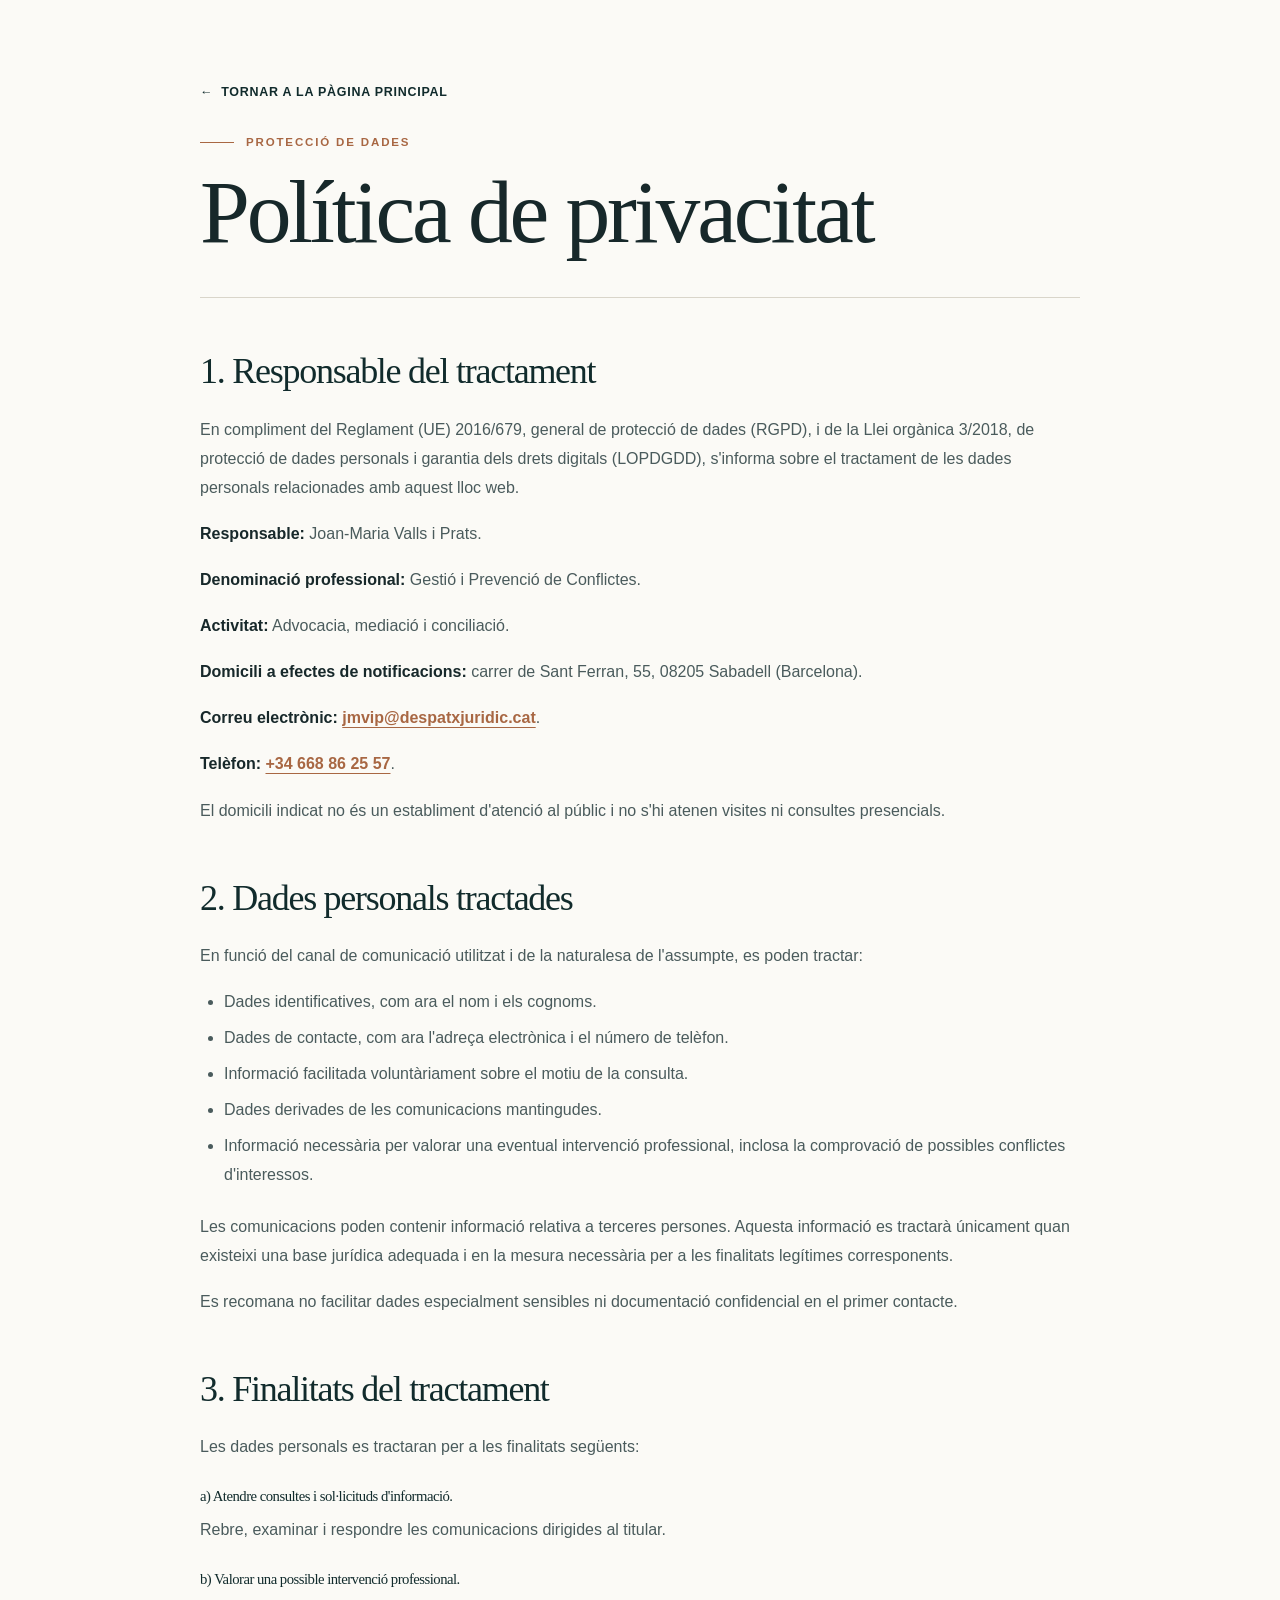
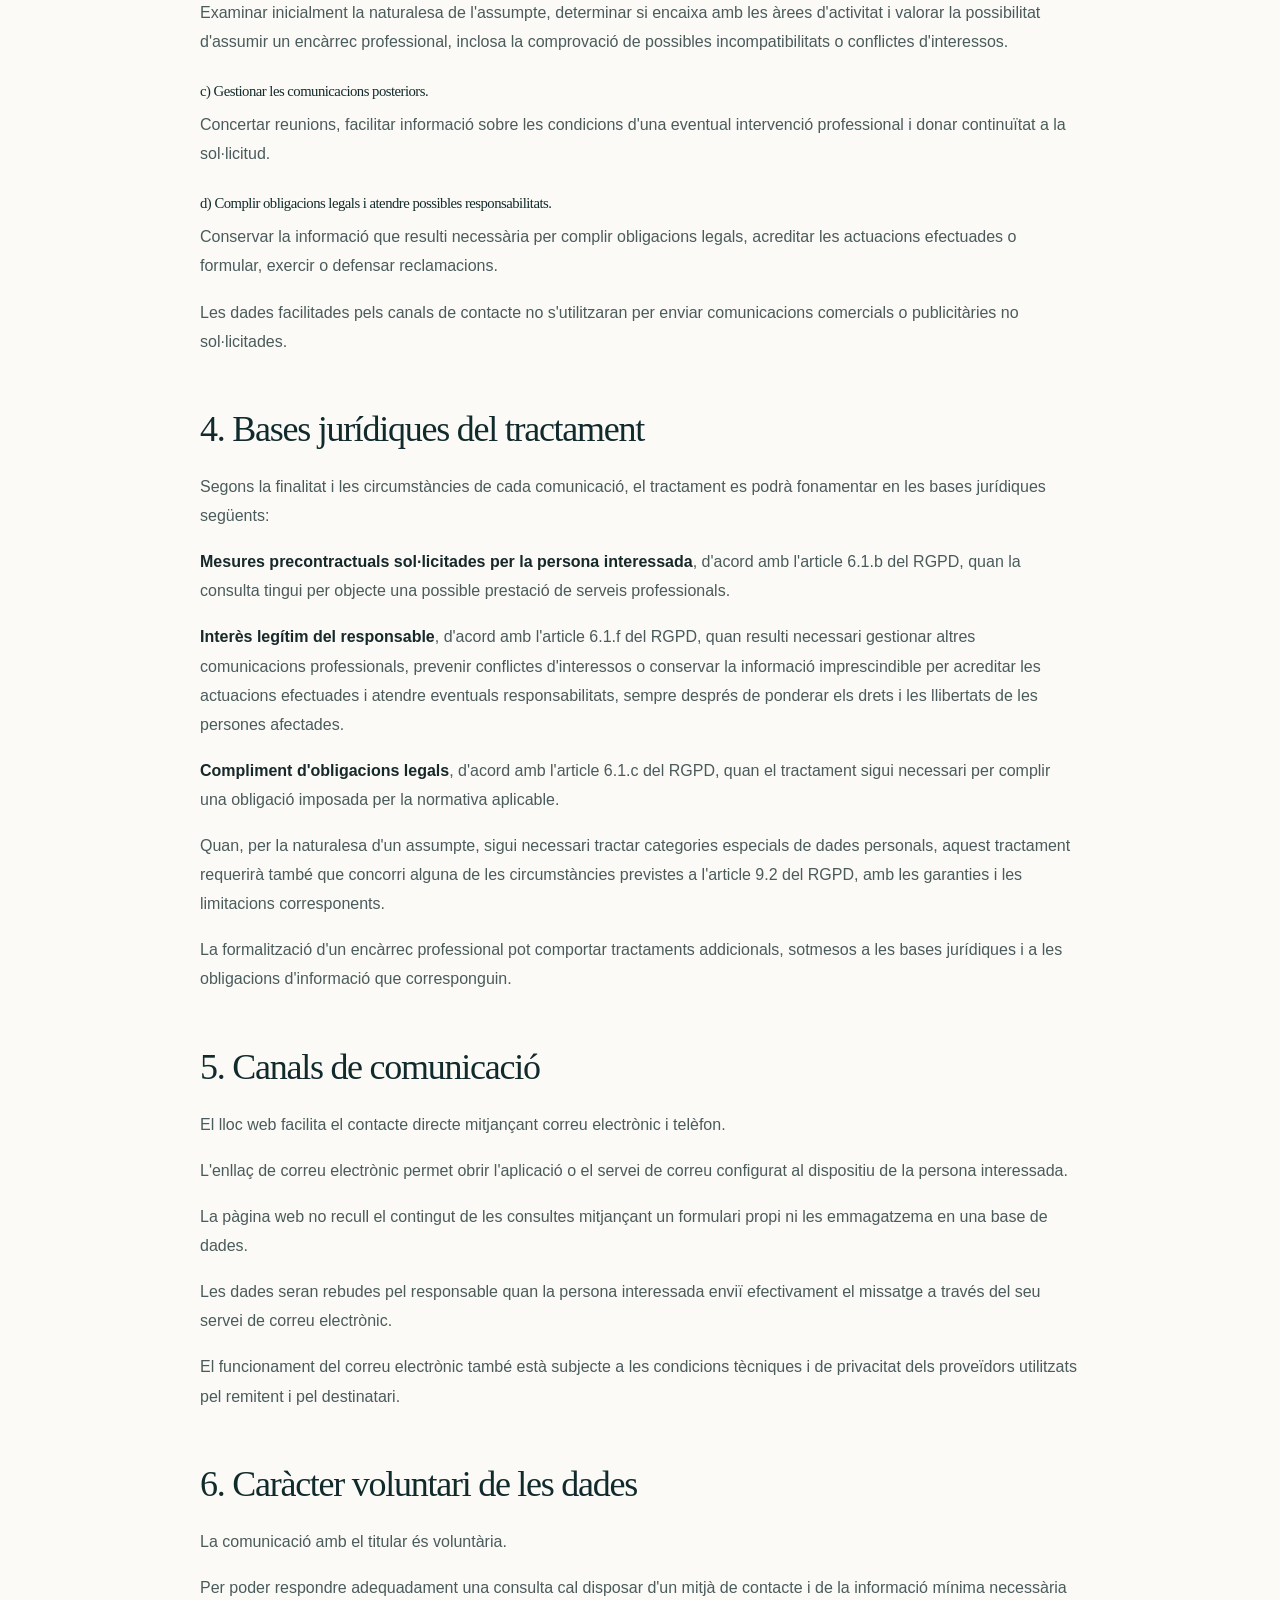
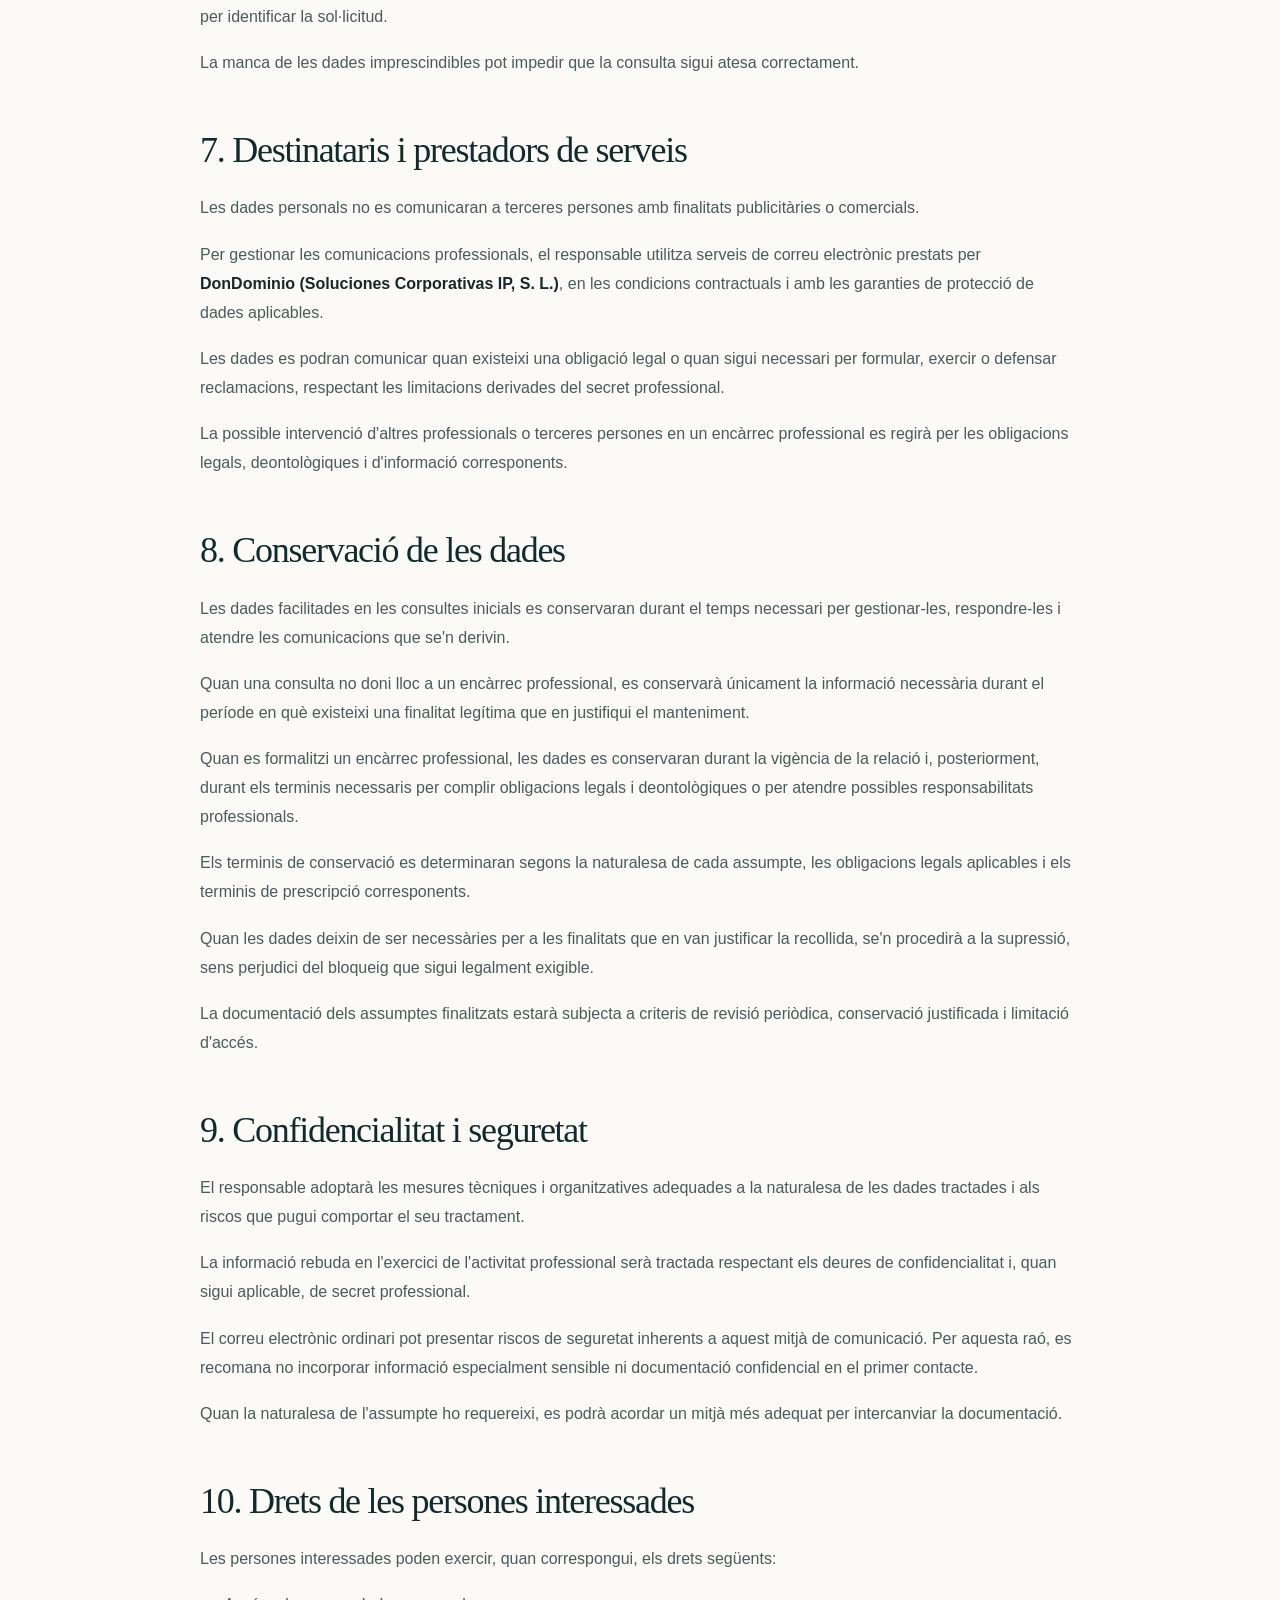
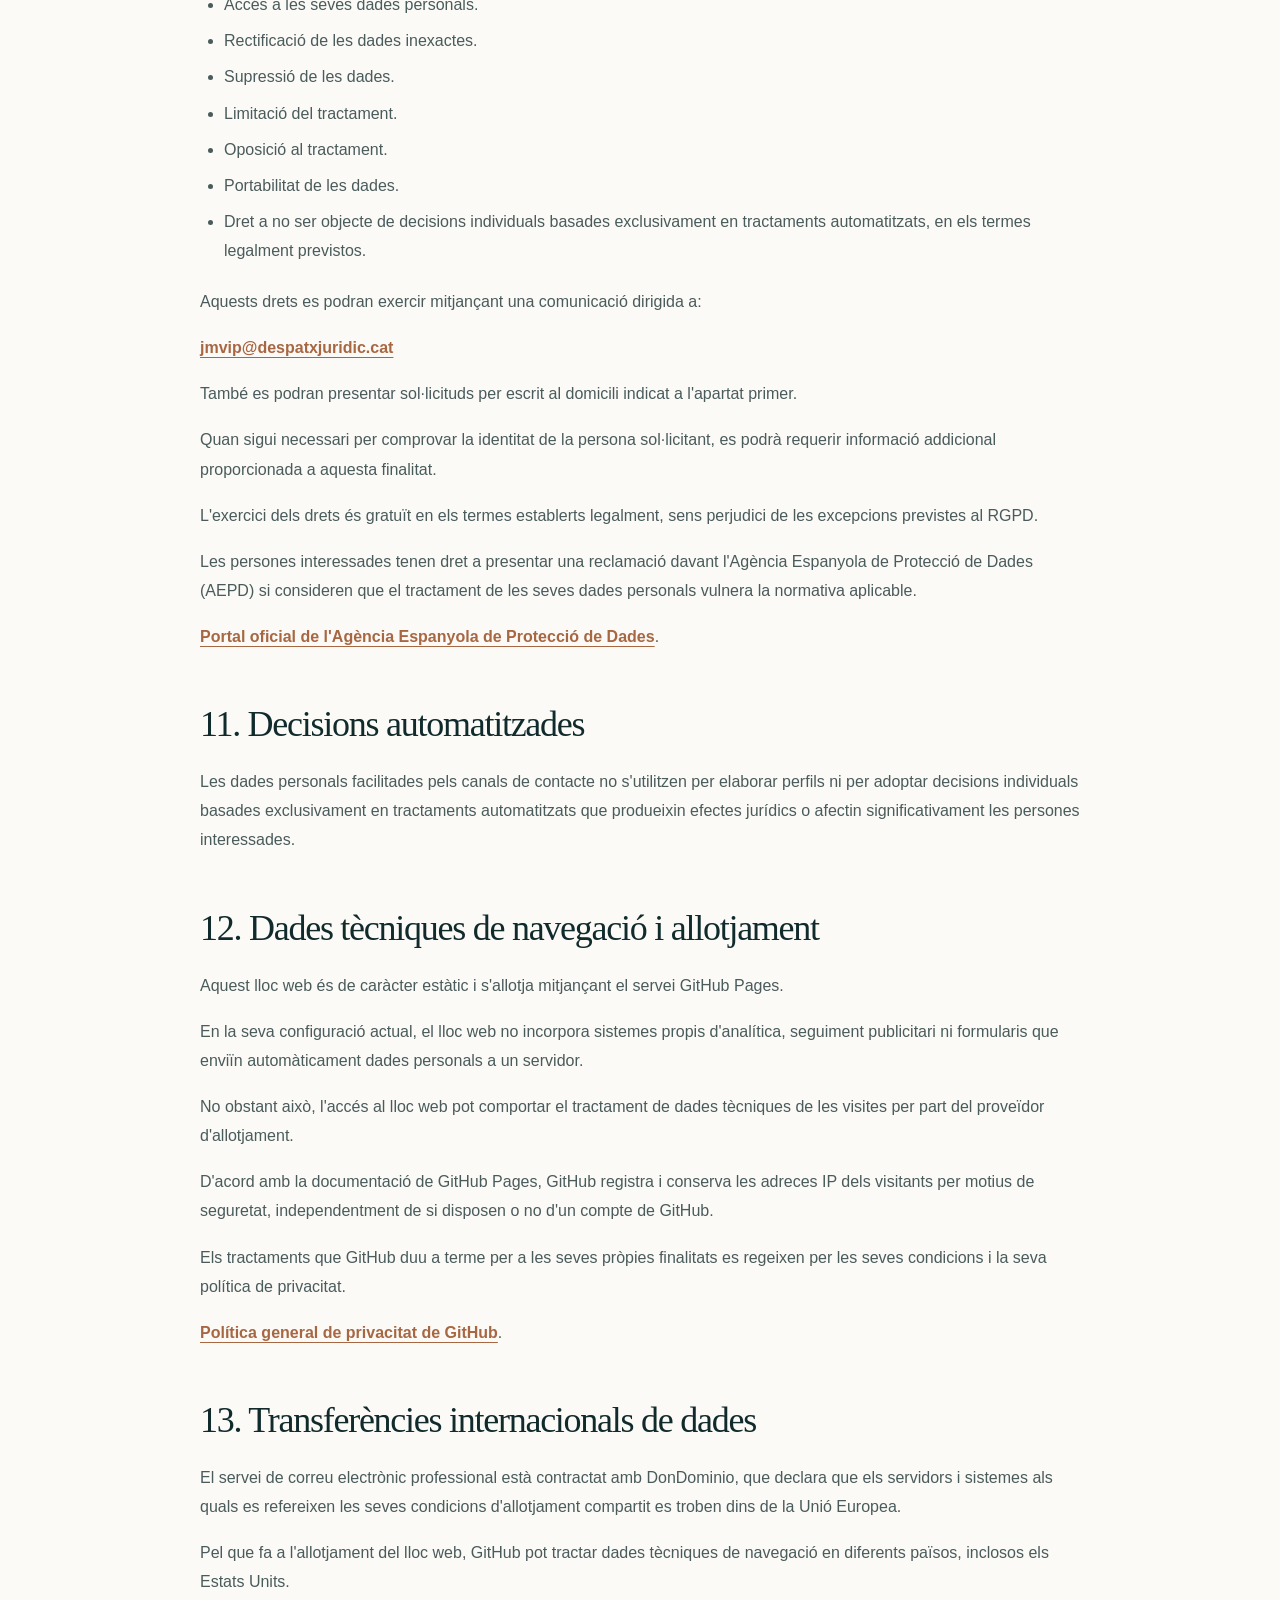
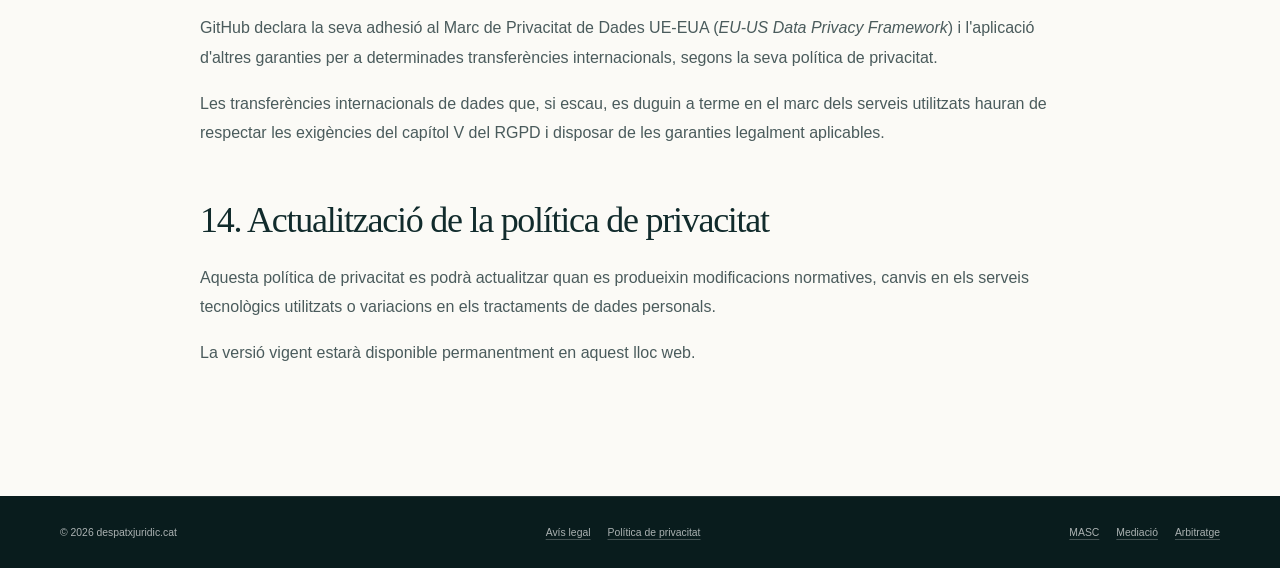
==== commit 53a02739: "Actualització de la política de privacitat després de la publicació" ====
--- a/politica-privacitat.html
+++ b/politica-privacitat.html
@@ -157,7 +157,7 @@
 
             <section>
               <h2>12. Dades tècniques de navegació i allotjament</h2>
-              <p>Aquest lloc web és de caràcter estàtic i està previst que s'allotgi mitjançant el servei GitHub Pages.</p>
+              <p>Aquest lloc web és de caràcter estàtic i s'allotja mitjançant el servei GitHub Pages.</p>
               <p>En la seva configuració actual, el lloc web no incorpora sistemes propis d'analítica, seguiment publicitari ni formularis que enviïn automàticament dades personals a un servidor.</p>
               <p>No obstant això, l'accés al lloc web pot comportar el tractament de dades tècniques de les visites per part del proveïdor d'allotjament.</p>
               <p>D'acord amb la documentació de GitHub Pages, GitHub registra i conserva les adreces IP dels visitants per motius de seguretat, independentment de si disposen o no d'un compte de GitHub.</p>
